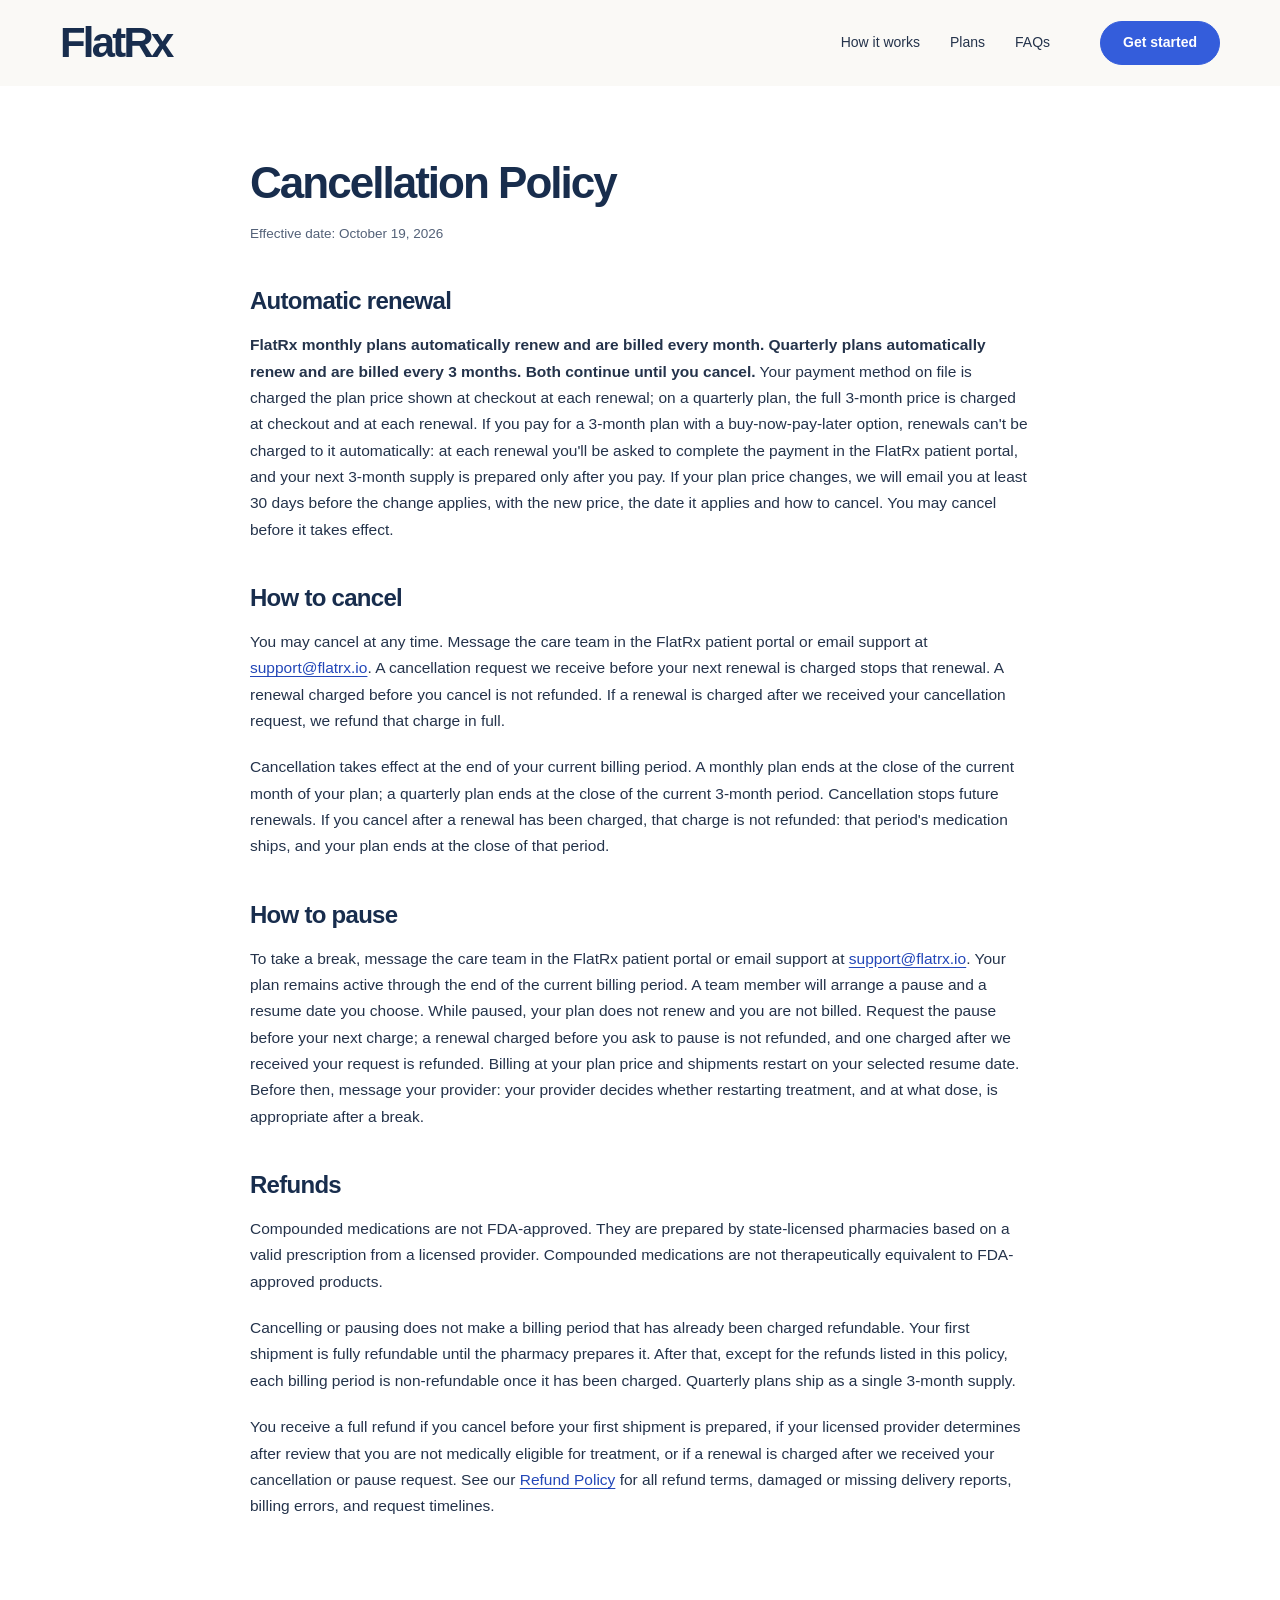
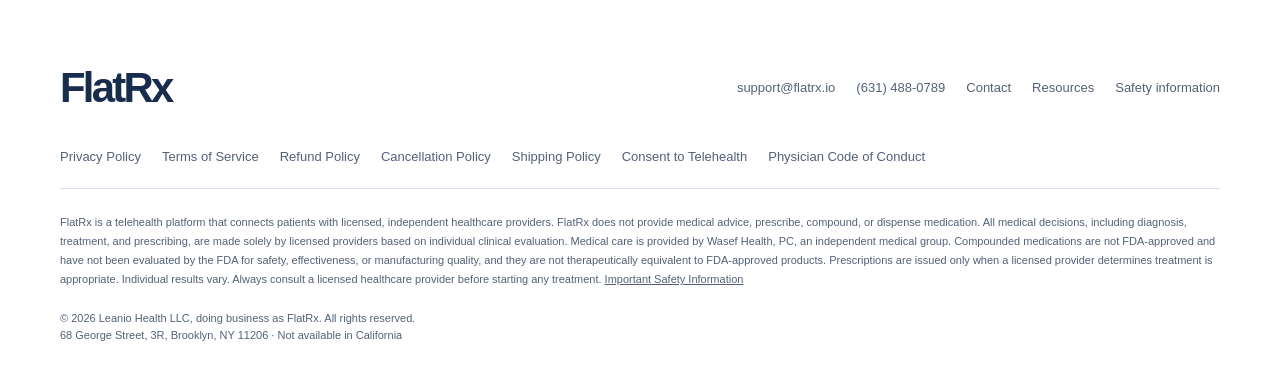
==== cancellation-policy/index.html @ 8bca8510 "Refresh browser assets for the new FlatRx design" ====
<!doctype html>
<html lang="en">
  <head>
    <meta charset="utf-8">
    <meta name="viewport" content="width=device-width, initial-scale=1">
    <meta name="robots" content="noindex, nofollow">
    <title>Cancellation Policy | FlatRx</title>
    <meta name="description" content="How to cancel or pause a FlatRx plan, when cancellation takes effect, and how automatic renewal works.">
    <link rel="stylesheet" href="/styles.css?v=20261019">
  </head>
  <body>
    <a class="skip-link" href="#main">Skip to content</a>

    <header class="top">
      <div class="wrap top-inner">
        <a href="/" class="brand">FlatRx</a>
        <nav class="nav" aria-label="Main navigation">
          <a href="/#how">How it works</a>
          <a href="/#plans">Plans</a>
          <a href="/#faq">FAQs</a>
        </nav>
        <a class="btn btn-sm" href="https://start.flatrx.io/" rel="noopener">Get started</a>
      </div>
    </header>

    <main id="main" class="legal">
      <div class="wrap legal-wrap">
        <article class="legal-doc">
          <h1>Cancellation Policy</h1>
        <p class="legal-meta">Effective date: October 19, 2026</p>
        <h2 id="automatic-renewal">Automatic renewal</h2>
        <p><strong>FlatRx monthly plans automatically renew and are billed every month. Quarterly plans automatically renew and are billed every 3 months. Both continue until you cancel.</strong> Your payment method on file is charged the plan price shown at checkout at each renewal; on a quarterly plan, the full 3-month price is charged at checkout and at each renewal. If you pay for a 3-month plan with a buy-now-pay-later option, renewals can't be charged to it automatically: at each renewal you'll be asked to complete the payment in the FlatRx patient portal, and your next 3-month supply is prepared only after you pay. If your plan price changes, we will email you at least 30 days before the change applies, with the new price, the date it applies and how to cancel. You may cancel before it takes effect.</p>
        <h2 id="how-to-cancel">How to cancel</h2>
        <p>You may cancel at any time. Message the care team in the FlatRx patient portal or email support at <a href="mailto:support@flatrx.io">support@flatrx.io</a>. A cancellation request we receive before your next renewal is charged stops that renewal. A renewal charged before you cancel is not refunded. If a renewal is charged after we received your cancellation request, we refund that charge in full.</p>
        <p>Cancellation takes effect at the end of your current billing period. A monthly plan ends at the close of the current month of your plan; a quarterly plan ends at the close of the current 3-month period. Cancellation stops future renewals. If you cancel after a renewal has been charged, that charge is not refunded: that period's medication ships, and your plan ends at the close of that period.</p>
        <h2 id="how-to-pause">How to pause</h2>
        <p>To take a break, message the care team in the FlatRx patient portal or email support at <a href="mailto:support@flatrx.io">support@flatrx.io</a>. Your plan remains active through the end of the current billing period. A team member will arrange a pause and a resume date you choose. While paused, your plan does not renew and you are not billed. Request the pause before your next charge; a renewal charged before you ask to pause is not refunded, and one charged after we received your request is refunded. Billing at your plan price and shipments restart on your selected resume date. Before then, message your provider: your provider decides whether restarting treatment, and at what dose, is appropriate after a break.</p>
        <h2 id="refunds">Refunds</h2>
        <p>Compounded medications are not FDA-approved. They are prepared by state-licensed pharmacies based on a valid prescription from a licensed provider. Compounded medications are not therapeutically equivalent to FDA-approved products.</p>
        <p>Cancelling or pausing does not make a billing period that has already been charged refundable. Your first shipment is fully refundable until the pharmacy prepares it. After that, except for the refunds listed in this policy, each billing period is non-refundable once it has been charged. Quarterly plans ship as a single 3-month supply.</p>
        <p>You receive a full refund if you cancel before your first shipment is prepared, if your licensed provider determines after review that you are not medically eligible for treatment, or if a renewal is charged after we received your cancellation or pause request. See our <a href="/refund-policy/">Refund Policy</a> for all refund terms, damaged or missing delivery reports, billing errors, and request timelines.</p>
        </article>
      </div>
    </main>

    <footer class="foot">
      <div class="wrap">
        <div class="foot-row">
          <p class="brand">FlatRx</p>
          <p class="foot-links">
            <a href="mailto:support@flatrx.io">support@flatrx.io</a>
          <a href="tel:+16314880789">(631) 488-0789</a>
          <a href="/contact/">Contact</a>
          <a href="/resources/">Resources</a>
          <a href="/safety/">Safety information</a>
          </p>
        </div>
        <p class="foot-links foot-legal">
        <a href="/privacy/">Privacy Policy</a>
        <a href="/terms/">Terms of Service</a>
        <a href="/refund-policy/">Refund Policy</a>
        <a href="/cancellation-policy/">Cancellation Policy</a>
        <a href="/shipping-policy/">Shipping Policy</a>
        <a href="/telehealth-consent/">Consent to Telehealth</a>
        <a href="/code-of-conduct/">Physician Code of Conduct</a>
      </p>
        <p class="disclaimer">FlatRx is a telehealth platform that connects patients with licensed, independent healthcare providers. FlatRx does not provide medical advice, prescribe, compound, or dispense medication. All medical decisions, including diagnosis, treatment, and prescribing, are made solely by licensed providers based on individual clinical evaluation. Medical care is provided by Wasef Health, PC, an independent medical group. Compounded medications are not FDA-approved and have not been evaluated by the FDA for safety, effectiveness, or manufacturing quality, and they are not therapeutically equivalent to FDA-approved products. Prescriptions are issued only when a licensed provider determines treatment is appropriate. Individual results vary. Always consult a licensed healthcare provider before starting any treatment. <a href="/safety/">Important Safety Information</a></p>
        <p class="copyright">&copy; 2026 Leanio Health LLC, doing business as FlatRx. All rights reserved.</p>
        <p class="foot-addr">68 George Street, 3R, Brooklyn, NY 11206 &middot; Not available in California</p>
      </div>
    </footer>
  </body>
</html>
---- styles.css ----
/* v7 — SnagRx-style page in the blue + warm white palette. Brand and prices stay in config.js. */
:root {
  --blue: #345DDB;
  --blue-hover: #2347B8;
  --navy: #182D4D;
  --cream: #FAF9F6;
  --ice: #EAF1FF;
  --ink: #24334B;
  --muted: #536178;
  --line: #D6DEEB;
  --max: 1160px;
  --gutter: 32px;
  --radius: 18px;
  --sans: -apple-system, BlinkMacSystemFont, "Segoe UI", Helvetica, Arial, sans-serif;
}
*, *::before, *::after { box-sizing: border-box; }
html { scroll-behavior: smooth; scroll-padding-top: 28px; }
body { margin: 0; color: var(--ink); background: white; font-family: var(--sans); font-size: 16px; line-height: 1.55; -webkit-font-smoothing: antialiased; }
img { display: block; max-width: 100%; }
a { color: inherit; }
p { margin: 0 0 20px; }
h1, h2, h3 { color: var(--navy); font-weight: 600; margin: 0; }
h1 { font-size: clamp(42px, 4.5vw, 60px); line-height: 1.045; letter-spacing: -.055em; max-width: 15ch; margin-bottom: 16px; }
h2 { font-size: clamp(32px, 3.5vw, 44px); line-height: 1.12; letter-spacing: -.045em; margin-bottom: 16px; }
h3 { font-size: 24px; line-height: 1.2; letter-spacing: -.03em; margin-bottom: 18px; }
.center { text-align: center; }
h2.center { margin-left: auto; margin-right: auto; }
.lead { color: var(--muted); font-size: 17px; line-height: 1.6; max-width: 56ch; margin-bottom: 36px; }
.lead.center { margin-left: auto; margin-right: auto; }
.wrap { width: min(var(--max), calc(100% - var(--gutter) * 2)); margin-inline: auto; }
.eyebrow { color: var(--blue-hover); font-size: 11px; font-weight: 700; text-transform: uppercase; letter-spacing: .13em; margin-bottom: 15px; }
.eyebrow.light { color: #B4CAFF; }
.btn { display: inline-flex; align-items: center; justify-content: center; text-decoration: none; background: var(--blue); color: white; border: 1px solid var(--blue); border-radius: 999px; padding: 14px 28px; font-size: 15px; font-weight: 600; min-height: 48px; transition: background .16s ease, border-color .16s ease, color .16s ease; }
.btn:hover { background: var(--blue-hover); border-color: var(--blue-hover); }
.btn-sm { min-height: 42px; padding: 10px 22px; font-size: 14px; }
.btn-lg { padding-inline: 36px; min-height: 54px; font-size: 16px; }
.btn-block { display: flex; width: 100%; }
.btn-ghost { background: white; color: var(--navy); border-color: var(--line); }
.btn-ghost:hover { background: var(--ice); border-color: var(--blue); color: var(--navy); }
.btn-white { background: white; color: var(--navy); border-color: white; }
.btn-white:hover { background: var(--ice); border-color: var(--ice); color: var(--navy); }
a:focus-visible, summary:focus-visible { outline: 3px solid var(--blue); outline-offset: 5px; }
.skip-link { position: absolute; top: -100px; left: 20px; z-index: 10; background: white; padding: 12px; }
.skip-link:focus { top: 10px; }

/* Top bar */
.top { background: var(--cream); }
.top-inner { height: 86px; display: flex; align-items: center; justify-content: space-between; gap: 24px; border-bottom: 1px solid var(--line); }
.brand { color: var(--navy); font-size: 23px; font-weight: 700; letter-spacing: -.065em; text-decoration: none; margin: 0; }
.nav { display: flex; gap: 30px; margin-left: auto; margin-right: 26px; font-size: 14px; font-weight: 500; }
.nav a { text-decoration: none; }
.nav a:hover { color: var(--blue); }

/* Hero (v6 composition, small print removed) */
.hero { padding: 38px 0 36px; background: var(--cream); }
.hero-grid { display: grid; grid-template-columns: minmax(0, 1.04fr) minmax(0, 1fr); grid-template-rows: auto 1fr; gap: 0 36px; align-items: start; }
.hero-copy { grid-column: 1; grid-row: 1; padding-block: 6px 0; }
.hero-art { grid-column: 2; grid-row: 1 / span 2; margin: 0; min-width: 0; }
.hero-offer { grid-column: 1; grid-row: 2; align-self: end; position: relative; z-index: 2; padding-bottom: 30px; }
.sub { color: var(--muted); font-size: 17px; line-height: 1.65; max-width: 44ch; margin-bottom: 26px; }
.photo { overflow: hidden; border-radius: 16px 16px 90px 16px; background: var(--ice); aspect-ratio: 4 / 4.85; }
.photo img { width: 100%; height: 100%; object-fit: cover; object-position: center; }
.hero-art figcaption { font-size: 11px; line-height: 1.5; margin: 9px 0 0 2px; color: var(--muted); }
.offer { display: grid; grid-template-columns: 158px minmax(0, 1fr); gap: 0 22px; align-items: stretch; padding: 16px; width: calc(100% + 84px); max-width: none; background: white; border: 1px solid var(--line); border-radius: 16px; box-shadow: 0 22px 48px -22px rgba(24, 45, 77, .38), 0 2px 6px rgba(24, 45, 77, .06); }
.offer-vial { position: relative; background: var(--ice); border-radius: 11px; min-height: 212px; overflow: hidden; }
.offer-vial::before { content: ""; position: absolute; left: 18%; right: 18%; bottom: 10px; height: 14px; border-radius: 50%; background: rgba(24, 45, 77, .22); filter: blur(7px); }
.offer-vial img { position: absolute; left: 50%; bottom: 16px; transform: translateX(-50%); height: calc(100% - 28px); width: auto; max-width: none; }
.offer-body { padding: 4px 2px 2px 0; min-width: 0; }
.card-kicker { color: var(--muted); text-transform: uppercase; letter-spacing: .07em; font-size: 10px; font-weight: 600; margin-bottom: 5px; }
.offer-name { color: var(--navy); font-size: 15px; font-weight: 600; letter-spacing: -.01em; margin: 0 0 6px; }
.amt { font-size: 50px; font-weight: 600; color: var(--navy); letter-spacing: -.06em; line-height: 1; margin-bottom: 6px; }
.from { font-size: 15px; font-weight: 500; letter-spacing: -.01em; color: var(--muted); margin-right: 1px; }
.per { font-size: 17px; font-weight: 400; color: var(--muted); letter-spacing: -.01em; margin-left: 4px; }
.bill { font-size: 13px; color: var(--navy); margin-bottom: 8px; }
.alt { font-size: 12px; line-height: 1.5; color: var(--muted); padding: 9px 0 0; margin: 0; border-top: 1px solid var(--line); }
.alt strong { color: var(--navy); font-weight: 600; }
.offer .btn-block { margin-top: 13px; min-height: 46px; padding: 10px; font-size: 15px; border-radius: 10px; }
.trust { list-style: none; padding: 0; margin: 12px 0 0; display: flex; flex-wrap: wrap; gap: 7px 18px; font-size: 12.5px; color: var(--muted); }
.trust li { display: inline-flex; align-items: center; gap: 6px; }
.trust li::before { content: "✓"; font-size: 13px; color: var(--blue-hover); font-weight: 700; }
.trust.center { justify-content: center; margin-top: 16px; }

/* Feature strip */
.strip { list-style: none; margin: 30px auto 0; padding: 14px 24px; display: flex; justify-content: center; flex-wrap: wrap; gap: 10px 44px; border: 1px solid var(--line); border-radius: 14px; background: white; font-size: 14px; font-weight: 500; color: var(--navy); }
.strip li { display: inline-flex; align-items: center; gap: 9px; }
.strip .ico { color: var(--blue); font-size: 9px; }

/* Sections */
.sec { padding: 72px 0; }
.sec-cream { background: var(--cream); }
.panel { background: var(--cream); border-radius: 28px; padding: 56px; }
.how-grid { display: grid; grid-template-columns: 1.05fr 1fr; gap: 56px; align-items: center; }
.how-copy h2 { margin-bottom: 14px; }
.how-copy .lead { font-size: 16px; margin-bottom: 26px; max-width: 44ch; }
.timeline { list-style: none; margin: 0; padding: 0; max-width: 440px; }
.timeline li { display: flex; flex-direction: column; gap: 3px; padding: 12px 0; border-bottom: 1px solid #C9D4E6; }
.timeline .when { font-size: 11px; font-weight: 700; text-transform: uppercase; letter-spacing: .1em; color: var(--blue-hover); }
.timeline .what { font-size: 16px; font-weight: 500; color: var(--navy); display: flex; align-items: center; gap: 10px; }
.timeline .what::before { content: "✓"; display: inline-flex; align-items: center; justify-content: center; width: 18px; height: 18px; border-radius: 5px; background: var(--blue); color: white; font-size: 11px; font-weight: 700; flex: none; }
.how-art { display: flex; justify-content: center; }
.phone { width: 300px; background: white; border: 10px solid var(--navy); border-radius: 40px; padding: 18px 18px 22px; box-shadow: 0 30px 60px -30px rgba(24, 45, 77, .45); }
.phone-top { display: flex; justify-content: center; margin-bottom: 14px; }
.phone-brand { font-size: 15px; font-weight: 700; color: var(--navy); letter-spacing: -.05em; }
.phone-photo { border-radius: 14px; overflow: hidden; aspect-ratio: 4 / 3; background: var(--ice); margin-bottom: 14px; }
.phone-photo img { width: 100%; height: 100%; object-fit: cover; object-position: 50% 25%; }
.phone-h { font-size: 17px; font-weight: 600; color: var(--navy); letter-spacing: -.03em; line-height: 1.25; margin-bottom: 6px; }
.phone-p { font-size: 11.5px; color: var(--muted); line-height: 1.45; margin-bottom: 12px; }
.phone-field { border: 1px solid var(--line); border-radius: 9px; padding: 9px 11px; font-size: 12px; color: var(--muted); margin-bottom: 8px; }
.phone-btn { margin-top: 4px; background: var(--blue); color: white; border-radius: 9px; padding: 10px; text-align: center; font-size: 13px; font-weight: 600; }

/* Medications */
.meds { display: grid; grid-template-columns: 1fr 1fr; gap: 24px; margin-top: 6px; }
.med { position: relative; background: white; border: 1px solid var(--line); border-radius: var(--radius); padding: 28px 30px 0; overflow: hidden; }
.med h3 { font-size: 22px; padding-bottom: 14px; border-bottom: 1px solid var(--line); margin-bottom: 0; }
.med-vials { display: flex; justify-content: center; align-items: flex-end; gap: 14px; height: 230px; padding-top: 18px; }
.med-vials img { height: 100%; width: auto; max-width: 42%; object-fit: contain; object-position: bottom; }
.pill { position: absolute; left: 18px; bottom: 18px; margin: 0; background: var(--navy); color: white; border-radius: 999px; padding: 7px 14px; font-size: 13px; font-weight: 600; }
.cta-row { display: flex; justify-content: center; gap: 12px; margin-top: 40px; flex-wrap: wrap; }

/* Plans */
.plans { display: grid; grid-template-columns: 1fr 1fr; gap: 24px; }
.plan-col { background: var(--cream); border-radius: var(--radius); padding: 28px; }
.plan-col h3 { font-size: 21px; margin-bottom: 16px; }
.plan { background: white; border: 1px solid var(--line); border-radius: 14px; padding: 18px 20px; margin-bottom: 12px; }
.plan-best { border-color: var(--blue); box-shadow: 0 0 0 1px var(--blue) inset; }
.plan-head { display: flex; align-items: center; justify-content: space-between; margin-bottom: 8px; }
.plan-name { font-size: 14px; font-weight: 600; color: var(--navy); }
.tag { font-size: 11px; font-weight: 700; text-transform: uppercase; letter-spacing: .08em; color: var(--blue-hover); background: var(--ice); border-radius: 999px; padding: 4px 10px; }
.plan-amt { font-size: 40px; font-weight: 600; color: var(--navy); letter-spacing: -.055em; line-height: 1; margin-bottom: 6px; }
.plan-amt .per { font-size: 16px; }
.plan-bill { font-size: 13px; color: var(--muted); margin: 0; }
.plan-col .btn-block { margin-top: 18px; }
.includes { list-style: none; margin: 34px 0 0; padding: 0; display: flex; justify-content: center; flex-wrap: wrap; gap: 10px 32px; font-size: 15px; font-weight: 500; color: var(--navy); }
.includes li { display: inline-flex; align-items: center; gap: 8px; }
.includes li::before { content: "✓"; color: var(--blue-hover); font-weight: 700; }
.plans-note { text-align: center; color: var(--muted); font-size: 13.5px; margin: 16px 0 0; }

/* FAQ */
.faq-wrap { max-width: 820px; }
.faq details { background: white; border: 1px solid var(--line); border-radius: 12px; margin-bottom: 10px; }
.faq summary { cursor: pointer; list-style: none; padding: 18px 54px 18px 22px; font-size: 15.5px; font-weight: 500; position: relative; color: var(--navy); }
.faq summary::-webkit-details-marker { display: none; }
.faq summary::after { content: "+"; position: absolute; right: 20px; top: 50%; transform: translateY(-50%); color: var(--navy); font-size: 24px; font-weight: 300; }
.faq details[open] summary::after { content: "−"; }
.faq details p { color: var(--muted); font-size: 14.5px; margin: 0; padding: 0 22px 20px; line-height: 1.7; }
.faq details p a { color: var(--blue-hover); }

/* Closing band */
.band { padding: 80px 0; background: linear-gradient(135deg, #182D4D 0%, #2347B8 70%, #345DDB 100%); color: #DDE7F5; }
.band h2 { color: white; margin-bottom: 12px; }
.band .lead { color: #C7D6F2; margin-bottom: 28px; }

/* Footer */
.foot { padding: 44px 0 30px; }
.foot-row { display: flex; justify-content: space-between; align-items: center; gap: 28px; margin-bottom: 27px; }
.foot-links { display: flex; flex-wrap: wrap; gap: 10px 21px; font-size: 13px; margin: 0; }
.foot-links a { color: var(--muted); text-decoration: none; overflow-wrap: anywhere; }
.foot-links a:hover { text-decoration: underline; }
.disclaimer { border-top: 1px solid var(--line); padding-top: 24px; font-size: 11px; line-height: 1.75; color: var(--muted); }
.copyright { font-size: 11px; color: var(--muted); margin: 0; }

/* Tablet */
@media (max-width: 1050px) and (min-width: 760px) {
  .hero-grid { grid-template-columns: minmax(0, 1.08fr) minmax(0, 1fr); gap: 0 20px; }
  h1 { font-size: clamp(36px, 4.6vw, 48px); }
  .sub { font-size: 15px; }
  .offer { grid-template-columns: 124px minmax(0, 1fr); gap: 0 16px; padding: 13px; width: calc(100% + 60px); }
  .offer-vial { min-height: 176px; }
  .offer-vial img { bottom: 12px; height: calc(100% - 22px); }
  .amt { font-size: 42px; }
  .bill { font-size: 12px; }
  .alt { font-size: 11px; }
  .photo { aspect-ratio: auto; height: 600px; }
  .panel { padding: 36px; }
  .how-grid { gap: 30px; }
  .phone { width: 250px; }
}
/* Phone */
@media (max-width: 759px) {
  :root { --gutter: 22px; }
  .top-inner { height: 74px; gap: 14px; }
  .brand { font-size: 21px; }
  .nav { display: none; }
  .hero { padding: 30px 0 34px; }
  .hero-grid { grid-template-columns: 1fr; grid-template-rows: none; gap: 22px; }
  .hero-copy, .hero-art, .hero-offer { grid-column: auto; grid-row: auto; }
  .hero-offer { align-self: auto; padding-bottom: 0; }
  h1 { font-size: clamp(38px, 8.6vw, 54px); max-width: 14ch; }
  .sub { font-size: 16px; max-width: 46ch; }
  .hero-art { max-width: 520px; width: 100%; justify-self: center; }
  .photo { aspect-ratio: 4 / 4.6; border-radius: 14px 14px 64px 14px; }
  .offer { width: 100%; grid-template-columns: 112px minmax(0, 1fr); gap: 0 14px; padding: 12px; box-shadow: 0 14px 30px -18px rgba(24, 45, 77, .35); }
  .offer-vial { min-height: 100%; }
  .offer-vial img { bottom: 12px; height: calc(100% - 22px); }
  .amt { font-size: 40px; }
  .per { font-size: 15px; }
  .bill { font-size: 12px; }
  .alt { font-size: 11px; }
  .offer .btn-block { margin-top: 11px; min-height: 44px; font-size: 14px; }
  .strip { gap: 8px 20px; padding: 12px 16px; font-size: 13px; margin-top: 22px; }
  .sec { padding: 52px 0; }
  h2 { font-size: 33px; }
  .lead { font-size: 16px; margin-bottom: 26px; }
  .panel { padding: 28px 22px; border-radius: 20px; }
  .how-grid { grid-template-columns: 1fr; gap: 30px; }
  .phone { width: 260px; }
  .meds { grid-template-columns: 1fr; gap: 16px; }
  .med { padding: 22px 22px 0; }
  .med-vials { height: 190px; }
  .plans { grid-template-columns: 1fr; gap: 16px; }
  .plan-col { padding: 22px 18px; }
  .plan-amt { font-size: 36px; }
  .includes { gap: 8px 18px; font-size: 14px; margin-top: 26px; }
  .faq summary { padding: 16px 46px 16px 16px; font-size: 15px; }
  .faq details p { padding: 0 16px 16px; }
  .band { padding: 56px 0; }
  .foot-row { flex-direction: column; align-items: flex-start; }
  .foot-links { gap: 10px 18px; }
}
@media (max-width: 370px) {
  :root { --gutter: 18px; }
  .offer { grid-template-columns: 92px minmax(0, 1fr); gap: 0 10px; padding: 10px; }
  .amt { font-size: 34px; }
  .offer-name { font-size: 14px; }
  .btn-lg { padding-inline: 26px; }
  .cta-row .btn { width: 100%; }
}
@media (prefers-reduced-motion: reduce) { html { scroll-behavior: auto; } .btn { transition: none; } }

/* FlatRx / Codex hero. Namespaced to preserve every lower-page component. */
.fx-marquee { display: flex; align-items: stretch; background: var(--ice); color: var(--navy); border-bottom: 1px solid #dce5f5; }
.fx-marquee[hidden] { display: none; }
.fx-marquee-window { min-width: 0; overflow: hidden; flex: 1; }
.fx-marquee-track { width: max-content; display: flex; animation: fx-scroll 45s linear infinite; }
.fx-marquee-group { display: flex; align-items: center; justify-content: space-around; flex: none; min-width: calc(100vw - 44px); gap: 42px; padding: 11px 21px; margin: 0; list-style: none; }
.fx-marquee-group li { display: flex; align-items: center; gap: 9px; white-space: nowrap; font-size: 12px; font-weight: 600; }
.fx-marquee-group li span { color: var(--blue); font-size: 14px; }
.fx-marquee-toggle { width: 44px; flex: none; border: 0; border-left: 1px solid #dce5f5; color: var(--navy); background: var(--ice); cursor: pointer; font-size: 14px; }
.fx-marquee-track.is-paused, .fx-marquee:hover .fx-marquee-track { animation-play-state: paused; }
.fx-marquee-toggle:focus-visible { outline: 2px solid var(--blue); outline-offset: -4px; }
@keyframes fx-scroll { to { transform: translateX(-50%); } }
.top-inner { border-bottom: 0; }
.top .brand, .foot .brand { font-size: 41.8761px; letter-spacing: -.065em; }
.fx-hero { padding: 0 24px 20px; background: var(--cream); }
.fx-panel { position: relative; isolation: isolate; max-width: 1280px; margin: 0 auto; overflow: hidden; border-radius: 30px; background: var(--navy); color: #fff; }
.fx-panel::before { content: ""; position: absolute; inset: 0; z-index: -1; background: radial-gradient(ellipse at 100% 35%, #345DDB88, transparent 58%); pointer-events: none; }
.fx-content { position: relative; z-index: 2; width: 58%; padding: 44px 24px 34px 44px; }
.fx-eyebrow { color: #BCD0FF; font-size: 11px; text-transform: uppercase; font-weight: 600; letter-spacing: .14em; margin: 0 0 17px; }
.fx-content h1 { color: white; font-size: clamp(42px, 4.5vw, 60px); font-weight: 600; line-height: 1.04; letter-spacing: -.055em; max-width: 17ch; margin: 0 0 19px; }
.fx-sub { color: #D7E2F7; font-size: 16px; line-height: 1.6; max-width: 54ch; margin-bottom: 17px; }
.fx-price-line { font-size: 14px; color: #D7E2F7; margin-bottom: 20px; }
.fx-price-line strong { color: #fff; }
.fx-offer { display: grid; grid-template-columns: minmax(0,1fr) 190px; align-items: center; gap: 16px; padding: 20px; border: 1px solid #8198bb; border-radius: 18px; background: #ffffff12; box-shadow: inset 0 1px 0 #ffffff0d; }
.fx-offer-price { min-width: 0; }
.fx-offer-label { font-size: 14px; font-weight: 500; margin-bottom: 6px; }
.fx-amount { font-size: 68px; font-weight: 600; letter-spacing: -.06em; line-height: 1.08; margin: 0 0 8px; white-space: nowrap; }
.fx-amount > span:last-child { font-size: 23px; letter-spacing: -.02em; font-weight: 400; margin-left: 3px; }
.fx-billing { font-size: 13px; color: #DFE8F9; margin-bottom: 12px; }
.fx-dose { font-size: 11px; color: #BCD0FF; margin: 0; max-width: 24ch; }
.fx-products { display: flex; justify-content: center; align-items: flex-end; padding: 16px 5px 8px; height: 176px; border-radius: 12px; background: #fff; overflow: hidden; }
.fx-products img { width: 50%; height: 100%; object-fit: contain; object-position: center bottom; }
.fx-products img:first-child { transform: translateX(4px) rotate(-5deg); }
.fx-products img:last-child { transform: translateX(-4px) rotate(5deg); }
.fx-offer-caption { font-size: 12px; color: #D7E2F7; margin: 10px 0 24px; text-align: center; }
.fx-offer-caption strong { color: white; }
.fx-benefits { list-style: none; padding: 0; margin: 0 0 25px; display: grid; gap: 12px; }
.fx-benefits li { display: flex; gap: 11px; align-items: center; font-size: 13px; color: #D7E2F7; line-height: 1.5; }
.fx-benefits strong { color: white; font-weight: 500; }
.fx-benefits svg { width: 20px; height: 20px; flex: none; color: #B5CBFF; fill: none; stroke: currentColor; stroke-width: 1.6; stroke-linecap: round; stroke-linejoin: round; }
.fx-actions { display: flex; gap: 12px; }
.fx-actions .btn { flex: 1; min-height: 50px; font-size: 15px; padding: 12px 16px; }
.fx-actions .btn:hover { background: #476fea; }
.fx-actions .fx-secondary { background: transparent; color: white; border-color: #8C9FBC; }
.fx-secondary span { margin-left: 12px; }
.fx-actions .fx-secondary:hover { background: #ffffff15; }
.fx-actions a:focus-visible { outline-color: white; }
.fx-reassurance { font-size: 11px; color: #D7E2F7; text-align: center; margin: 14px 0 0; }
.fx-reassurance span { padding: 0 4px; color: #9EB7ED; }
.fx-prescription { color: #BCD0FF; font-size: 10px; margin: 13px 0 0; }
.fx-person { position: absolute; inset: 35px 0 0 auto; width: 43%; margin: 0; z-index: 1; }
.fx-person > img { position: absolute; bottom: 0; right: -9%; width: 118%; max-width: none; height: 100%; object-fit: contain; object-position: center bottom; }
.fx-person figcaption { position: absolute; right: 22px; left: 30px; bottom: 16px; z-index: 2; font-size: 10px; line-height: 1.5; color: white; text-align: right; text-shadow: 0 1px 6px #182D4D; background: #182D4Dc9; padding: 7px 10px; border-radius: 6px; width: fit-content; margin-left: auto; }
@media (min-width: 760px) and (max-width: 1050px) {
  .fx-content { width: 61%; padding: 32px 20px 30px 28px; }
  .fx-content h1 { font-size: 43px; }
  .fx-person { width: 39%; }
  .fx-offer { grid-template-columns: minmax(0,1fr) 135px; gap: 10px; padding: 16px; }
  .fx-products { height: 154px; }
  .fx-amount { font-size: 56px; }
  .fx-offer-label { font-size: 12px; }
  .fx-sub { font-size: 15px; }
  .fx-benefits li { font-size: 12px; }
}
@media (max-width: 759px) {
  .fx-hero { padding: 0 12px 16px; }
  .fx-panel { border-radius: 23px; }
  .fx-content { width: 100%; padding: 29px 23px 0; }
  .fx-content h1 { font-size: clamp(37px, 9.5vw, 54px); max-width: 16ch; }
  .fx-sub { font-size: 15px; }
  .fx-price-line { font-size: 13px; }
  .fx-offer { grid-template-columns: minmax(0,1fr) 112px; gap: 8px; padding: 16px 12px; }
  .fx-offer-label { font-size: 12px; }
  .fx-amount { font-size: 52px; }
  .fx-amount > span:last-child { font-size: 18px; }
  .fx-billing { font-size: 11px; }
  .fx-products { height: 145px; padding: 11px 2px 7px; border-radius: 9px; }
  .fx-dose { font-size: 10px; }
  .fx-offer-caption { font-size: 11px; margin-bottom: 21px; }
  .fx-benefits { gap: 13px; }
  .fx-benefits li { font-size: 12px; align-items: flex-start; }
  .fx-benefits strong { display: block; }
  .fx-benefits svg { margin-top: 2px; }
  .fx-actions { gap: 10px; }
  .fx-actions .btn { font-size: 14px; padding-inline: 12px; }
  .fx-reassurance { font-size: 10px; line-height: 1.8; }
  .fx-person { position: relative; inset: auto; width: 100%; height: 490px; margin-top: 15px; }
  .fx-person > img { width: 100%; height: 100%; right: 0; object-position: center bottom; }
  .fx-person figcaption { left: 15px; right: 15px; bottom: 12px; }
}
@media (max-width: 370px) {
  .fx-content { padding-inline: 18px; }
  .fx-offer { grid-template-columns: minmax(0,1fr) 92px; padding-inline: 10px; }
  .fx-amount { font-size: 46px; }
  .fx-products { height: 137px; }
  .fx-person { height: 440px; }
}
@media (prefers-reduced-motion: reduce) {
  .fx-marquee-track { animation: none; width: 100%; }
  .fx-marquee-group { min-width: 0; flex-wrap: wrap; gap: 8px 20px; width: 100%; white-space: normal; }
  .fx-marquee-group[aria-hidden="true"], .fx-marquee-toggle { display: none; }
}

/* 2026-10-15: seamless hero refinement — shared navy surface, no image tiles. */
.fx-panel { background: #182d4d; }
.fx-panel::before { display: none; }
.fx-content { width: 58%; padding: 36px 22px 28px 40px; }
.fx-content h1 { font-size: clamp(40px, 4vw, 55px); margin-bottom: 15px; }
.fx-eyebrow { margin-bottom: 14px; }
.fx-sub { margin-bottom: 20px; max-width: 49ch; font-size: 15px; }
.fx-offer { border: 0; background: rgba(255,255,255,.045); box-shadow: none; padding: 16px 20px; grid-template-columns: minmax(0,1fr) 180px; }
.fx-amount { font-size: 60px; }
.fx-products { background: transparent; border: 0; border-radius: 0; height: 155px; padding: 0; overflow: visible; }
.fx-products img { width: 100%; height: 100%; object-fit: contain; transform: none!important; }
.fx-offer-caption { text-align: left; margin: 12px 0 20px; font-size: 12px; }
.fx-actions { align-items: center; gap: 24px; }
.fx-actions > [data-cta] { flex: 1.35; color: #182d4d; background: #fff; border-color: #fff; min-height: 56px; font-weight: 700; box-shadow: 0 5px 18px #06132830; }
.fx-actions > [data-cta]::after { content: "→"; margin-left: 20px; font-size: 22px; line-height: 1; }
.fx-actions > [data-cta]:hover { background: #eaf0ff; border-color: #eaf0ff; transform: translateY(-1px); }
.fx-actions .fx-secondary { flex: .8; border: 0; padding-inline: 0; min-height: 48px; font-size: 14px; }
.fx-reassurance { text-align: left; margin-top: 12px; font-size: 10px; }
.fx-benefits { grid-template-columns: 1fr 1fr; gap: 12px 18px; margin: 22px 0 0; padding-top: 20px; border-top: 1px solid #ffffff20; }
.fx-benefits li { font-size: 11px; align-items: flex-start; gap: 8px; }
.fx-benefits strong { display: block; font-size: 12px; }
.fx-benefits svg { width: 18px; height: 18px; margin-top: 1px; }
.fx-prescription { margin-top: 18px; }
.fx-person { inset: 0 0 0 auto; width: 44%; }
.fx-person > img { width: 100%; height: 100%; right: 0; object-fit: cover; object-position: center center; mask-image: linear-gradient(to right, transparent 0%, #000 15%, #000 100%); }
.fx-person figcaption { left: 30px; right: 20px; bottom: 14px; font-size: 9px; background: #182d4dc9; }
@media (min-width: 760px) and (max-width: 1050px) {
 .fx-content { width: 60%; padding: 28px 18px 26px 26px; }
 .fx-content h1 { font-size: 41px; }
 .fx-person { width: 42%; }
 .fx-offer { grid-template-columns: minmax(0,1fr) 125px; padding: 14px; gap: 8px; }
 .fx-products { height: 140px; }
 .fx-amount { font-size: 52px; }
 .fx-benefits { gap: 12px; }
}
@media (max-width: 759px) {
 .fx-content { width: 100%; padding: 26px 22px 0; }
 .fx-content h1 { font-size: clamp(36px,9.4vw,54px); margin-bottom: 14px; }
 .fx-sub { font-size: 14px; margin-bottom: 18px; }
 .fx-offer { grid-template-columns: minmax(0,1fr) 110px; padding: 14px 12px; gap: 6px; }
 .fx-amount { font-size: 50px; }
 .fx-products { height: 132px; }
 .fx-offer-caption { font-size: 11px; line-height: 1.6; margin: 12px 0 16px; }
 .fx-actions { gap: 12px; }
 .fx-actions > [data-cta] { flex: 1.5; font-size: 15px; }
 .fx-actions > [data-cta]::after { margin-left: 12px; }
 .fx-actions .fx-secondary { font-size: 13px; }
 .fx-reassurance { font-size: 9px; }
 .fx-benefits { gap: 14px 10px; margin-top: 18px; padding-top: 18px; }
 .fx-benefits li { font-size: 10px; }
 .fx-benefits strong { font-size: 11px; }
 .fx-person { position: relative; inset: auto; width: 100%; height: 450px; margin-top: 6px; }
 .fx-person > img { object-fit: cover; object-position: center 48%; mask-image: linear-gradient(to bottom, transparent 0%, #000 13%, #000 100%); }
 .fx-person figcaption { left: 12px; right: 12px; bottom: 10px; }
}
@media (max-width: 370px) {
 .fx-content { padding-inline: 18px; }
 .fx-offer { grid-template-columns: minmax(0,1fr) 85px; padding-inline: 10px; }
 .fx-amount { font-size: 44px; }
 .fx-products { height: 124px; }
 .fx-actions > [data-cta]::after { margin-left: 8px; }
 .fx-person { height: 410px; }
}

/* Separate medication offers: monthly prices lead, three-month savings follow. */
.fx-med-offers { display: grid; grid-template-columns: repeat(2,minmax(0,1fr)); gap: 14px; margin: 0 0 22px; }
.fx-med-offer { min-width: 0; padding: 16px 20px; border-radius: 18px; background: #ffffff09; border: 1px solid #ffffff20; }
.fx-med-blue { background: #345ddb18; border-color: #829de345; }
.fx-med-heading { display: flex; justify-content: space-between; align-items: center; gap: 8px; min-height: 60px; }
.fx-med-kind { font-size: 11px; color: #c4d3ef; margin: 0 0 3px; }
.fx-med-heading h2 { color: #fff; font-size: 20px; line-height: 1.2; letter-spacing: -.025em; margin: 0; }
.fx-single-vial { display: block; position: relative; width: 32px; height: 64px; overflow: hidden; flex: none; }
.fx-single-vial img { position: absolute; top: 0; left: 0; width: 64px; height: 64px; max-width: none; }
.fx-single-blue img { left: -32px; }
.fx-med-price { color: #fff; font-size: 72px; font-weight: 650; line-height: 1.08; letter-spacing: -.065em; margin: 9px 0 2px; white-space: nowrap; }
.fx-med-per { font-size: 20px; font-weight: 400; letter-spacing: -.02em; margin-left: 3px; }
.fx-med-monthly { font-size: 11px; color: #d7e2f7; margin: 0 0 14px; }
.fx-med-quarter { border-top: 1px solid #ffffff20; padding-top: 12px; }
.fx-med-quarter p { font-size: 12px; color: #d7e2f7; margin: 0; line-height: 1.6; }
.fx-med-quarter strong { color: #fff; font-weight: 650; }
.fx-med-quarter .fx-med-total { font-size: 10px; margin-top: 3px; color: #bcd0ed; }
@media(min-width:760px) and (max-width:1050px) {
 .fx-med-offers { gap: 10px; }
 .fx-med-offer { padding: 12px; }
 .fx-med-heading h2 { font-size: 17px; }
 .fx-med-price { font-size: 58px; }
 .fx-med-per { font-size: 17px; }
 .fx-med-quarter p { font-size: 11px; }
 .fx-single-vial { width: 25px; height: 50px; }
 .fx-single-vial img { width: 50px; height: 50px; }
 .fx-single-blue img { left: -25px; }
}
@media(max-width:759px) {
 .fx-med-offers { gap: 10px; margin-bottom: 18px; }
 .fx-med-offer { padding: 12px 10px; border-radius: 14px; }
 .fx-med-kind { font-size: 10px; }
 .fx-med-heading { gap: 2px; min-height: 44px; }
 .fx-med-heading h2 { font-size: 15px; }
 .fx-single-vial { width: 20px; height: 40px; }
 .fx-single-vial img { width: 40px; height: 40px; }
 .fx-single-blue img { left: -20px; }
 .fx-med-price { font-size: 48px; margin-top: 12px; }
 .fx-med-per { font-size: 15px; margin-left: 2px; }
 .fx-med-monthly { font-size: 10px; margin-bottom: 12px; }
 .fx-med-quarter p { font-size: 11px; }
 .fx-med-quarter .fx-med-total { font-size: 9px; }
}
@media(max-width:370px) {
 .fx-med-offer { padding-inline: 8px; }
 .fx-med-heading h2 { font-size: 13px; }
 .fx-med-price { font-size: 41px; }
 .fx-med-per { font-size: 12px; }
 .fx-med-quarter p { font-size: 10px; }
 .fx-single-vial { display: none; }
}

.fx-headline-line { display: block; }
.fx-flat-word { text-decoration-line: underline; text-decoration-color: #7f9fff; text-decoration-thickness: .075em; text-underline-offset: .13em; text-decoration-skip-ink: none; }
@media(max-width:370px) { .fx-content h1 { font-size: 32px; } }

@media(max-width:759px) { .fx-content h1 { font-size: clamp(25px, 7.8vw, 42px); } .fx-headline-line { white-space: nowrap; } }

/* Plans combine medication identification and billing options in one section. */
.plan-product { display: flex; align-items: center; justify-content: space-between; gap: 20px; margin-bottom: 22px; }
.plan-product-kind { color: var(--muted); font-size: 12px; margin: 0 0 5px; }
.plan-product h3 { margin: 0; font-size: 28px; letter-spacing: -.035em; }
.plan-vial { position: relative; display: block; width: 68px; height: 136px; overflow: hidden; flex: none; }
.plan-vial img { position: absolute; left: 0; top: 0; width: 136px; height: 136px; max-width: none; }
.plan-vial-blue img { left: -68px; }
@media(max-width:759px) { .plan-product h3 { font-size: 25px; } .plan-vial { width: 55px; height: 110px; } .plan-vial img { width: 110px; height: 110px; } .plan-vial-blue img { left: -55px; } }

/* Larger floating vials and tighter plan headings. */
.plan-product { justify-content:center; gap:0; }
.fx-med-heading { position:relative; padding-right:78px; min-height:100px; }
.fx-single-vial { position:absolute; right:-8px; top:-12px; display:block; width:88px; height:176px; margin:0; animation:fx-vial-float 5.2s ease-in-out infinite; }
.fx-single-vial img { width:176px; height:176px; }
.fx-single-blue img { left:-88px; }
.fx-single-blue { animation-delay:0s; }
@keyframes fx-vial-float { 0%,100% { transform:translateY(0); } 50% { transform:translateY(-8px); } }
.fx-motion-paused .fx-single-vial { animation-play-state:paused; }
@media(max-width:1050px) {
 .fx-med-heading { padding-right:0; min-height:158px; align-items:flex-start; }
 .fx-single-vial { top:32px; right:calc(50% - 34.5px); width:69px; height:138px; }
 .fx-single-vial img { width:138px; height:138px; }
 .fx-single-blue img { left:-69px; }
}
@media(prefers-reduced-motion:reduce) { .fx-single-vial { animation:none; } }

/* Enlarge Plans artwork in place, preserving heading and card layout. */
.plan-vial { transform: scale(1.3); transform-origin: left center; }

/* Mobile portrait uses its natural proportions so head, hands and waistband stay visible. */
.fx-person > img { object-position:center top; }
@media(max-width:759px) {
 .fx-person { height:auto; margin-top:18px; padding:0; }
 .fx-person > img { position:relative; display:block; inset:auto; width:100%; height:auto; max-width:100%; object-fit:contain; object-position:center; mask-image:linear-gradient(to bottom,transparent 0%,#000 3%,#000 92%,transparent 100%); }
 .fx-person figcaption { position:relative; inset:auto; margin:0; width:100%; padding:6px 18px 18px; text-align:center; background:transparent; font-size:10px; color:#d7e2f7; }
}

/* Slightly larger offers with breathing room from copy, CTA and portrait. */
.fx-sub { margin-bottom:36px; }
.fx-med-offers { transform:scale(1.082118); transform-origin:center; margin-bottom:36px; }
@media(min-width:1051px) { .fx-person { width:40.8%; } }
@media(min-width:760px) and (max-width:1050px) { .fx-person { width:38%; } }

/* Closing conversion section and selectable billing plans. */
.band .lead { margin-inline:auto; text-align:center; }
.band .btn-lg { font-size:19.2px; min-height:64.8px; padding:16.8px 43.2px; }
.plan { position:relative; display:block; cursor:pointer; -webkit-tap-highlight-color:transparent; transition:border-color .15s,box-shadow .15s; }
.plan-choice { position:absolute; width:1px; height:1px; padding:0; margin:0; opacity:0; }
.plan:has(.plan-choice:checked) { border-color:var(--blue); box-shadow:0 0 0 1px var(--blue) inset; }
.plan:has(.plan-choice:focus-visible) { outline:3px solid var(--blue); outline-offset:4px; }
.plan:hover { border-color:var(--blue); }
.plan-amt,.plan-bill { display:block; }

/* Readable policy page, linked from Plans, FAQ and footer. */
.policy-page { max-width:800px; padding-block:56px 64px; }
.policy-page h1 { font-size:clamp(30px,5vw,44px); line-height:1.15; letter-spacing:-.04em; color:var(--navy); margin:0 0 12px; }
.policy-date { color:var(--muted); font-size:14px; margin-bottom:28px; }
.policy-summary { background:var(--ice); border-radius:16px; padding:22px; margin-bottom:36px; }
.policy-summary p { margin:0; }
.policy-page section { margin-block:30px; }
.policy-page h2 { font-size:24px; line-height:1.25; margin-bottom:12px; }
.policy-page p,.policy-page li { line-height:1.75; }
.policy-page li { margin-bottom:10px; }
.policy-page ul { padding-left:22px; }
.policy-back,.plans-note a { color:var(--blue-hover); text-decoration:underline; text-underline-offset:3px; }
@media(max-width:759px) { .policy-page { padding-block:32px 44px; } .policy-page h2 { font-size:22px; } }

/* Legal and information pages */
.legal { padding: 72px 0; }
.legal-wrap { max-width: 780px; }
.legal-doc { font-family: var(--sans); overflow-wrap: anywhere; }
.legal-doc h1 { font-size: clamp(32px, 3.5vw, 44px); line-height: 1.12; letter-spacing: -.045em; max-width: none; margin-bottom: 16px; }
.legal-doc h2 { font-size: 24px; line-height: 1.25; letter-spacing: -.03em; margin: 40px 0 16px; }
.legal-doc h3 { font-size: 18px; line-height: 1.3; margin: 26px 0 12px; }
.legal-doc p, .legal-doc li { font-size: 15.5px; line-height: 1.7; color: var(--ink); }
.legal-doc p { margin: 0 0 20px; }
.legal-doc ul, .legal-doc ol { padding-left: 24px; margin: 0 0 20px; }
.legal-doc li + li { margin-top: 6px; }
.legal-doc a { color: var(--blue-hover); text-decoration: underline; text-underline-offset: 3px; }
.legal-doc strong { font-weight: 600; }
.legal-doc .legal-meta { font-size: 13.5px; color: var(--muted); margin-bottom: 24px; }
.legal-doc table { width: 100%; border-collapse: collapse; margin: 0 0 24px; font-size: 15.5px; line-height: 1.7; }
.legal-doc th, .legal-doc td { border: 1px solid var(--line); padding: 12px 14px; text-align: left; vertical-align: top; }
.legal-doc th { background: var(--cream); color: var(--navy); font-weight: 600; }
.legal-doc hr { border: 0; border-top: 1px solid var(--line); margin: 32px 0; }
.legal-toc { background: var(--cream); border-radius: var(--radius); padding: 18px 22px; margin: 24px 0 32px; }
.legal-toc p { font-size: 13.5px; margin-bottom: 10px; }
.legal-toc ul { margin-bottom: 0; padding-left: 20px; }
.legal-toc li { font-size: 13.5px; }
.callout { background: var(--cream); border-radius: 14px; padding: 18px 22px; margin: 20px 0; }
.callout-warn { background: #FEF2F2; border-left: 4px solid #DC2626; color: #7F1D1D; }
.legal-doc .callout-warn p, .legal-doc .callout-warn li { color: inherit; }
.callout > :last-child { margin-bottom: 0; }
.legal-doc .legal-note { color: var(--muted); font-size: 13.5px; }
.foot-legal { display: flex; flex-wrap: wrap; gap: 10px 21px; font-size: 13px; margin: 0 0 20px; }
.foot-legal a { color: var(--muted); text-decoration: none; overflow-wrap: anywhere; }
.foot-legal a:hover { text-decoration: underline; }
.foot-addr { font-size: 11px; color: var(--muted); margin: 0; }

/* Phone */
@media (max-width: 759px) {
  .legal { padding: 52px 0; }
  .legal-doc h1 { font-size: 33px; }
  .legal-doc th, .legal-doc td { padding: 8px 10px; }
  .legal-toc, .callout { padding: 16px 18px; }
  .foot-legal { gap: 10px 18px; }
}
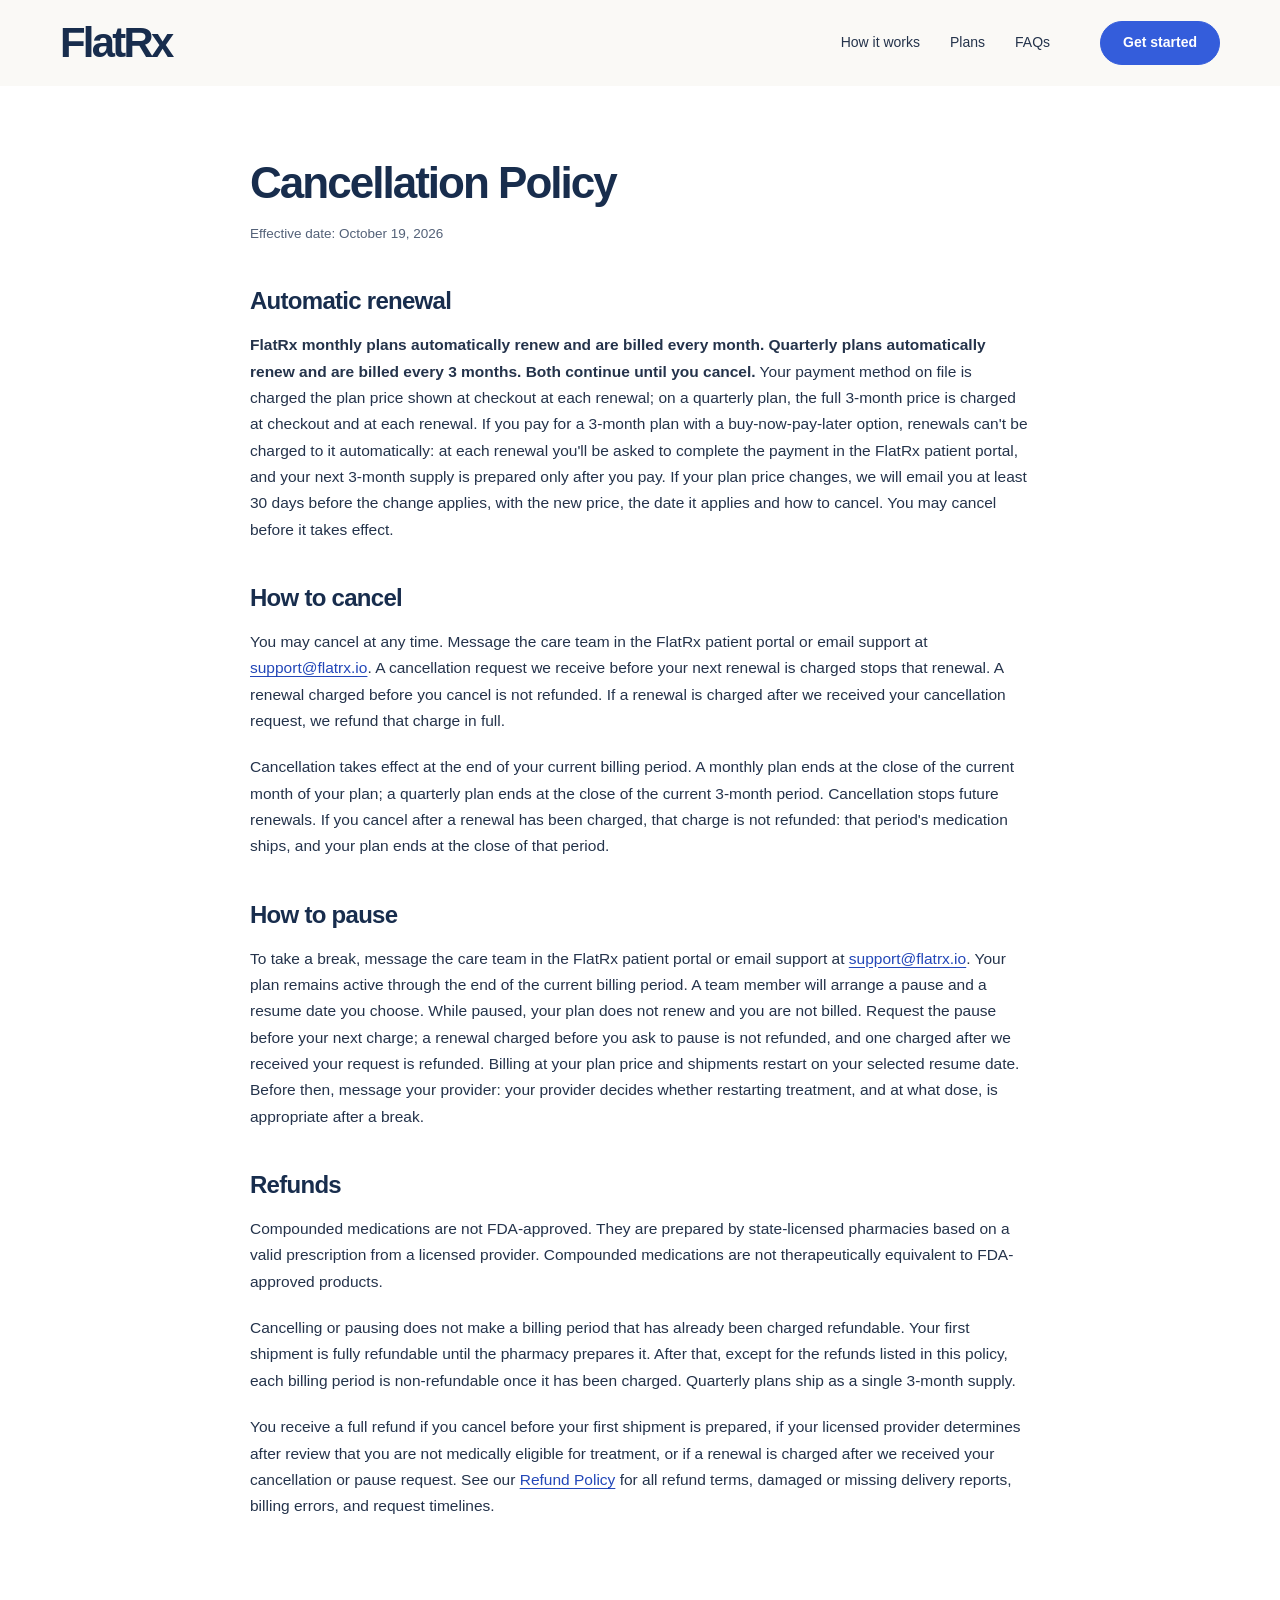
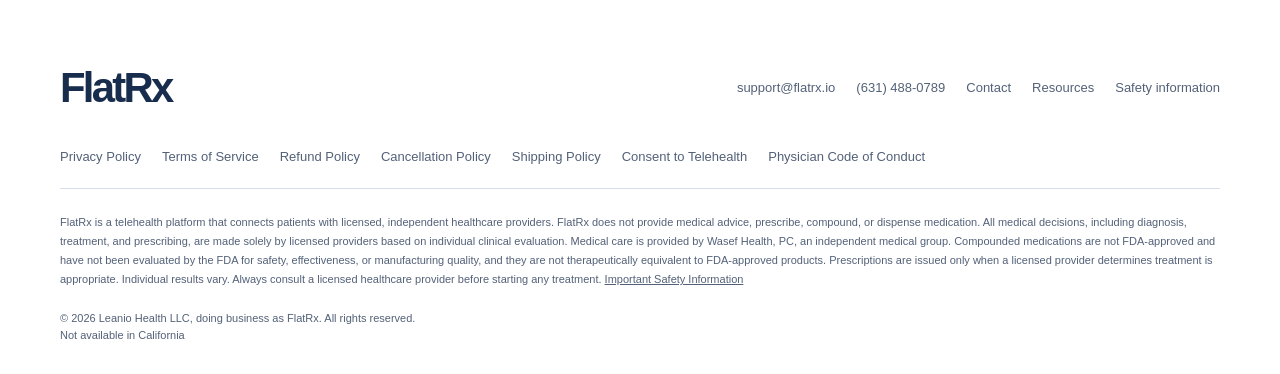
==== commit de9c6485: "Remove street address from footer and pages; say compounded in the FAQ drug question Co-Authored-By:" ====
--- a/cancellation-policy/index.html
+++ b/cancellation-policy/index.html
@@ -66,7 +66,7 @@
       </p>
         <p class="disclaimer">FlatRx is a telehealth platform that connects patients with licensed, independent healthcare providers. FlatRx does not provide medical advice, prescribe, compound, or dispense medication. All medical decisions, including diagnosis, treatment, and prescribing, are made solely by licensed providers based on individual clinical evaluation. Medical care is provided by Wasef Health, PC, an independent medical group. Compounded medications are not FDA-approved and have not been evaluated by the FDA for safety, effectiveness, or manufacturing quality, and they are not therapeutically equivalent to FDA-approved products. Prescriptions are issued only when a licensed provider determines treatment is appropriate. Individual results vary. Always consult a licensed healthcare provider before starting any treatment. <a href="/safety/">Important Safety Information</a></p>
         <p class="copyright">&copy; 2026 Leanio Health LLC, doing business as FlatRx. All rights reserved.</p>
-        <p class="foot-addr">68 George Street, 3R, Brooklyn, NY 11206 &middot; Not available in California</p>
+        <p class="foot-addr">Not available in California</p>
       </div>
     </footer>
   </body>
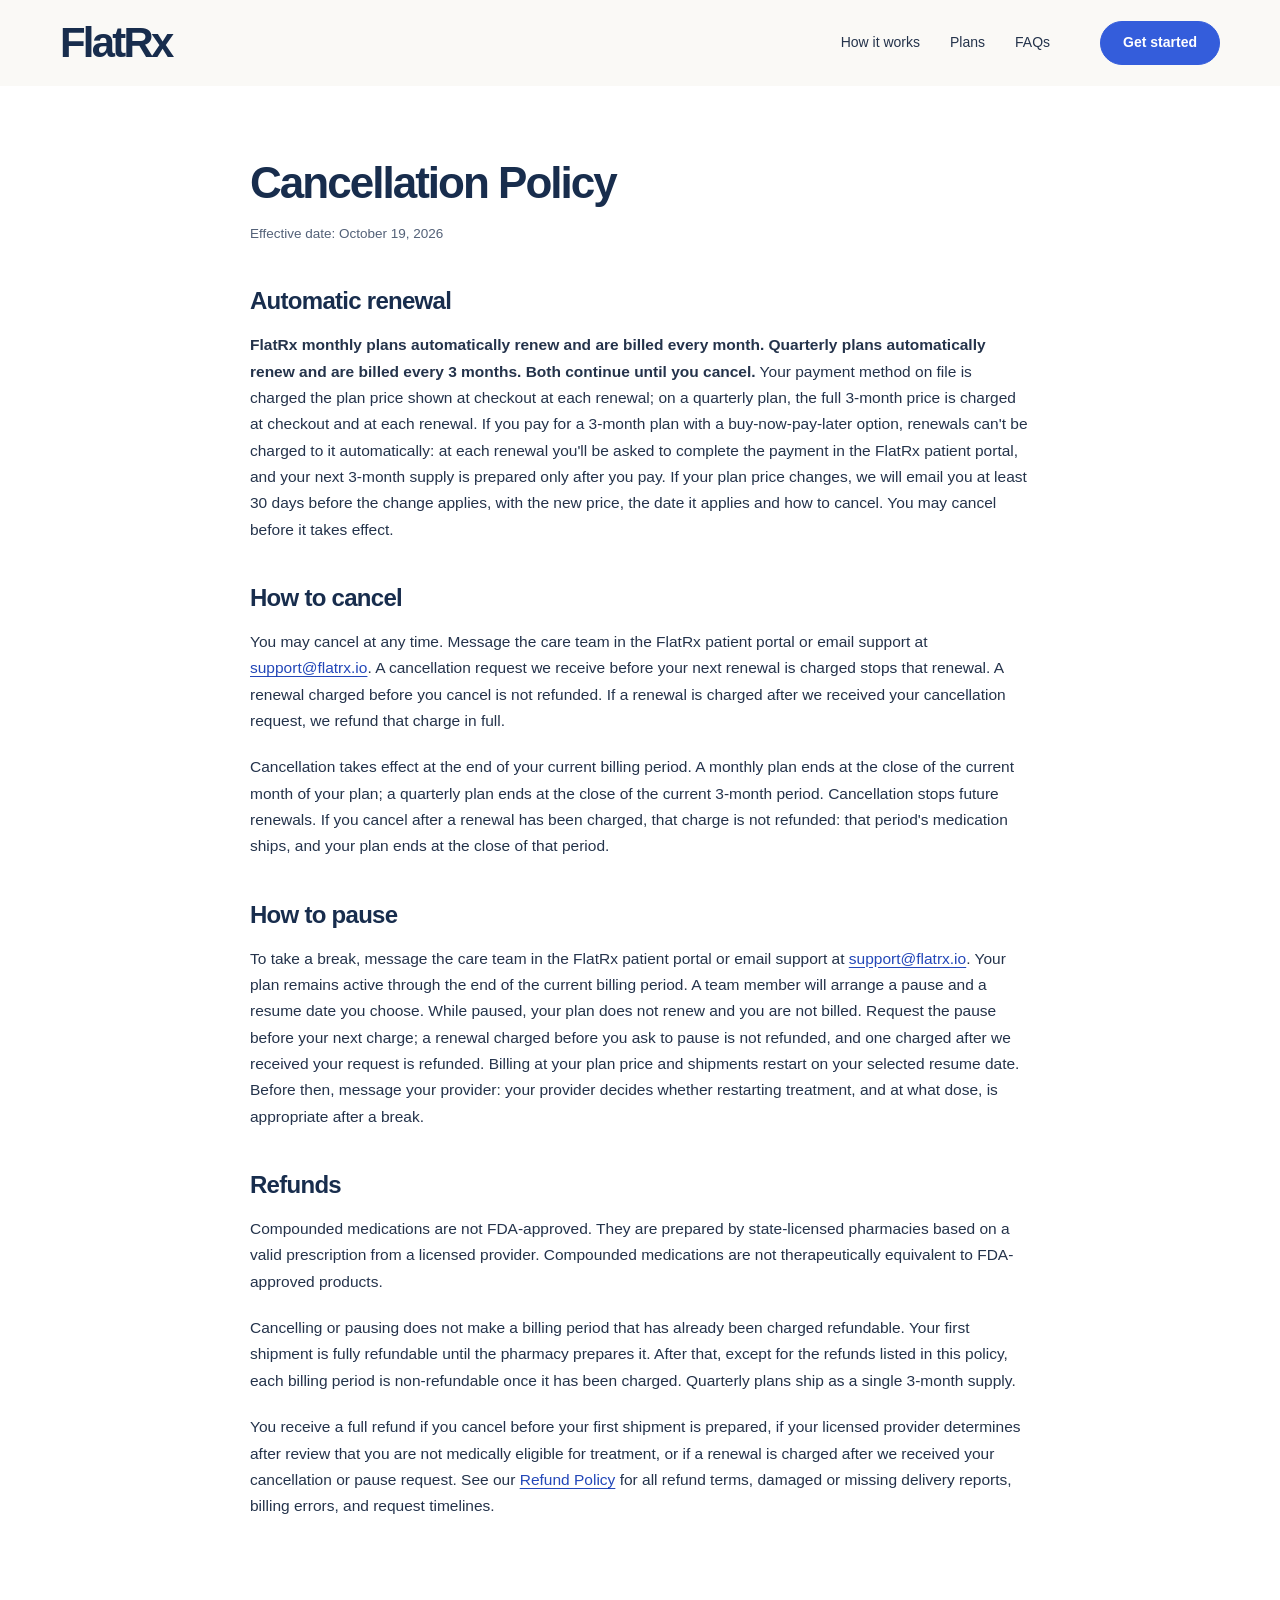
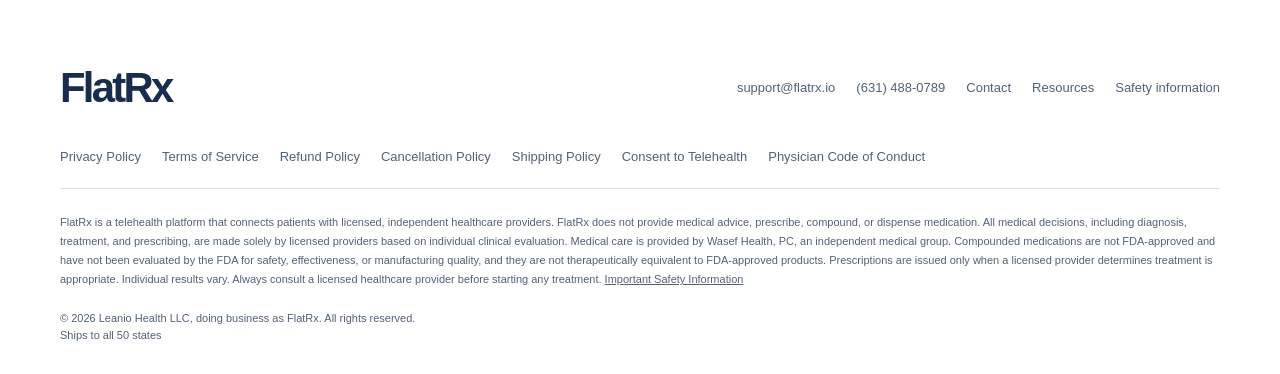
==== commit 392578e2: "Ships to all 50 states; remove AI images of people Replace every "not available in California" line " ====
--- a/cancellation-policy/index.html
+++ b/cancellation-policy/index.html
@@ -66,7 +66,7 @@
       </p>
         <p class="disclaimer">FlatRx is a telehealth platform that connects patients with licensed, independent healthcare providers. FlatRx does not provide medical advice, prescribe, compound, or dispense medication. All medical decisions, including diagnosis, treatment, and prescribing, are made solely by licensed providers based on individual clinical evaluation. Medical care is provided by Wasef Health, PC, an independent medical group. Compounded medications are not FDA-approved and have not been evaluated by the FDA for safety, effectiveness, or manufacturing quality, and they are not therapeutically equivalent to FDA-approved products. Prescriptions are issued only when a licensed provider determines treatment is appropriate. Individual results vary. Always consult a licensed healthcare provider before starting any treatment. <a href="/safety/">Important Safety Information</a></p>
         <p class="copyright">&copy; 2026 Leanio Health LLC, doing business as FlatRx. All rights reserved.</p>
-        <p class="foot-addr">Not available in California</p>
+        <p class="foot-addr">Ships to all 50 states</p>
       </div>
     </footer>
   </body>
--- a/styles.css
+++ b/styles.css
@@ -1,4 +1,4 @@
-/* v7 — SnagRx-style page in the blue + warm white palette. Brand and prices stay in config.js. */
+/* v7 — blue + warm white palette. Brand and prices stay in config.js. */
 :root {
   --blue: #345DDB;
   --blue-hover: #2347B8;
@@ -495,6 +495,10 @@
 @media(min-width:1051px) { .fx-person { width:40.8%; } }
 @media(min-width:760px) and (max-width:1050px) { .fx-person { width:38%; } }
 
+/* Product image in the hero's right column, shown whole rather than cropped like a photo. */
+.fx-product > img { object-fit:contain; object-position:center; mask-image:none; box-sizing:border-box; padding:56px 28px 56px 8px; }
+@media(max-width:759px) { .fx-product > img { width:auto; max-width:min(100%, 380px); margin:0 auto; padding:4px 0 28px; } }
+
 /* Closing conversion section and selectable billing plans. */
 .band .lead { margin-inline:auto; text-align:center; }
 .band .btn-lg { font-size:19.2px; min-height:64.8px; padding:16.8px 43.2px; }
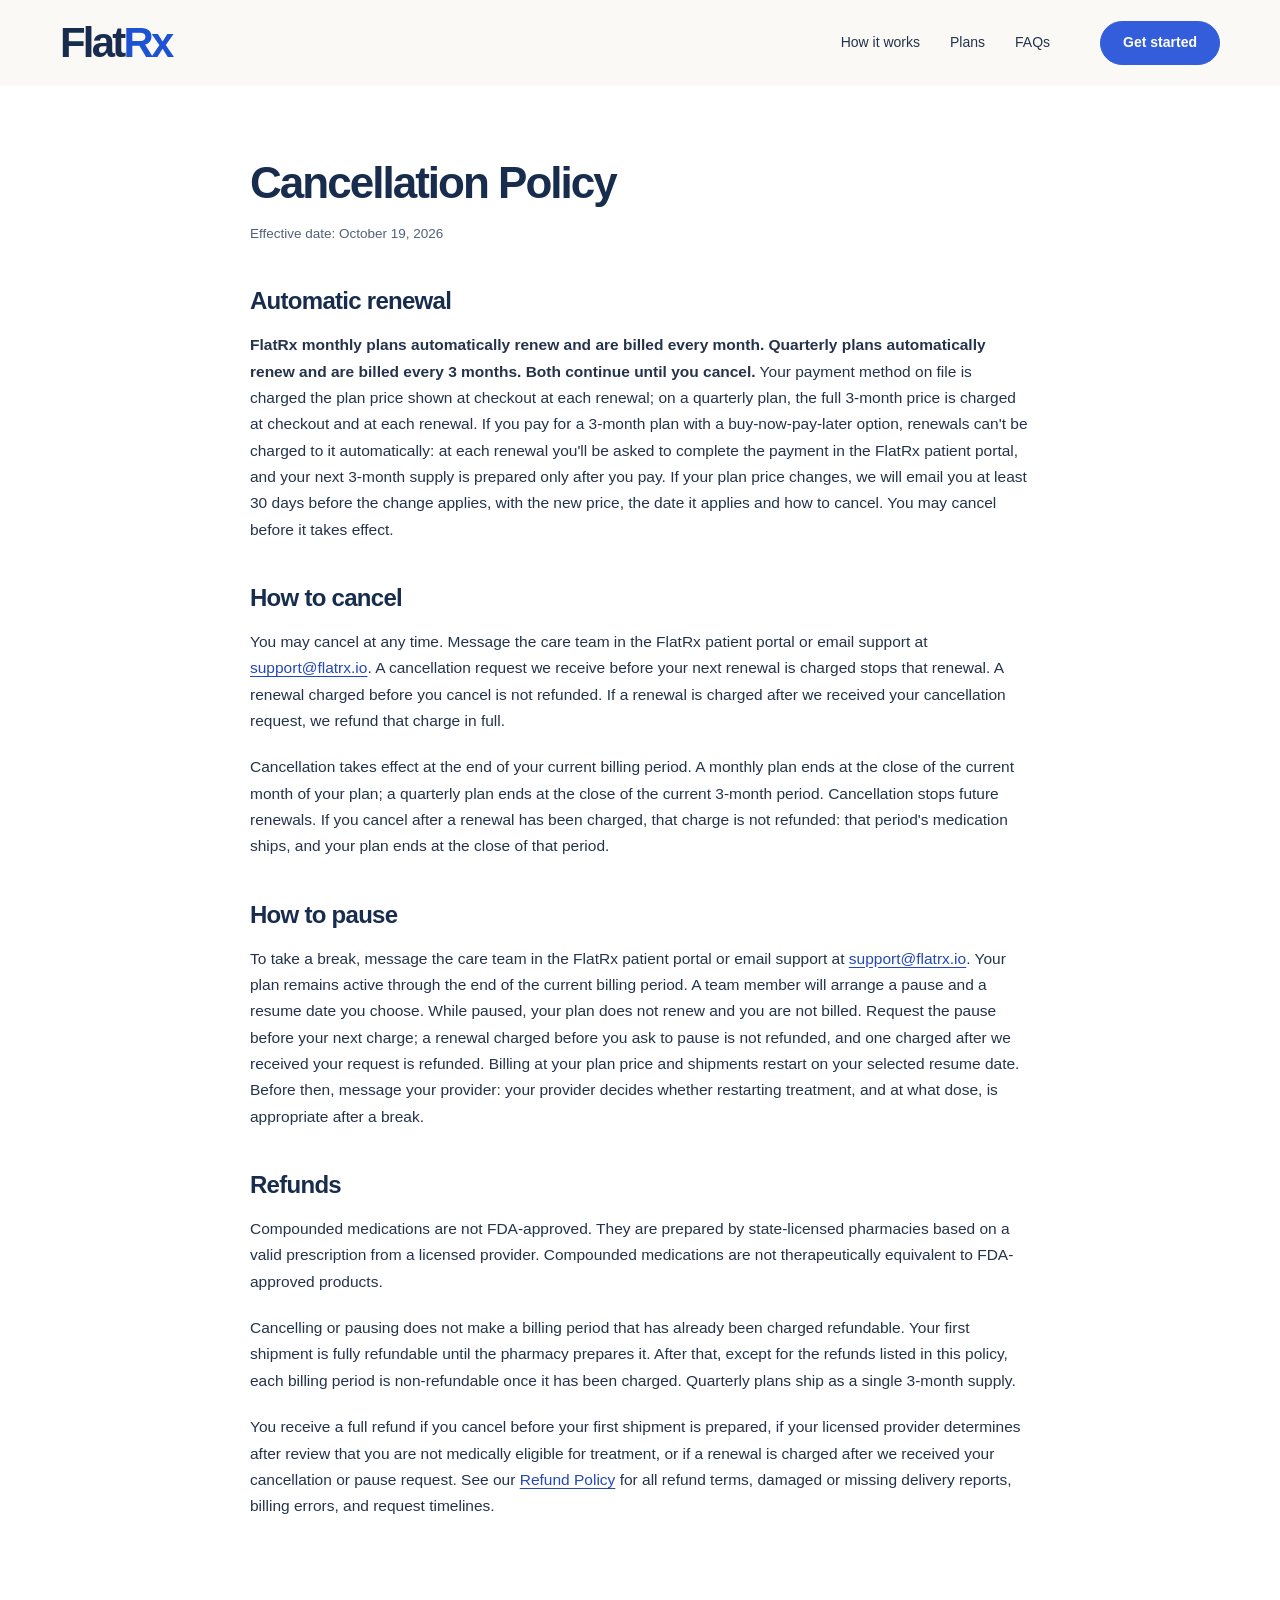
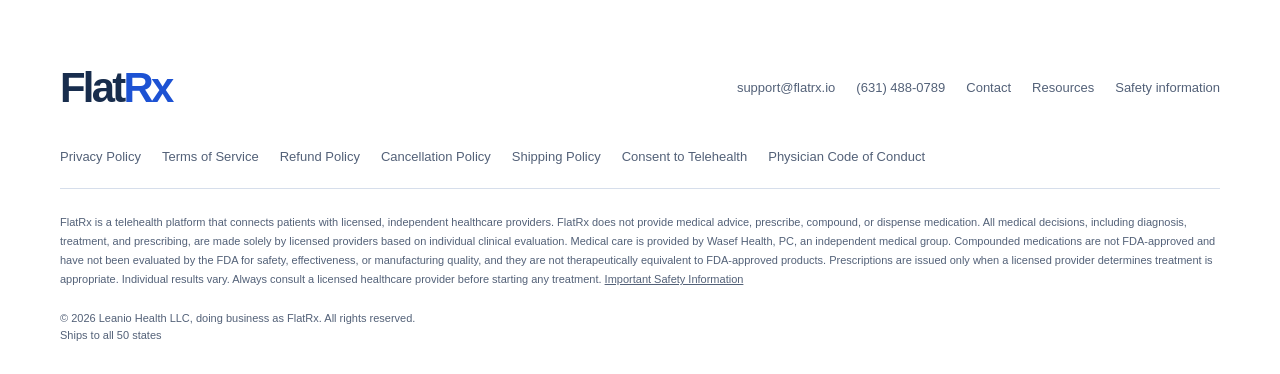
==== commit fe0fb4a5: "Logo: Rx in tirzepatide label blue (#1D52D3) in header and footer on all pages Co-Authored-By: Claud" ====
--- a/cancellation-policy/index.html
+++ b/cancellation-policy/index.html
@@ -4,16 +4,21 @@
     <meta charset="utf-8">
     <meta name="viewport" content="width=device-width, initial-scale=1">
     <meta name="robots" content="noindex, nofollow">
+  <link rel="icon" href="/favicon.ico" sizes="48x48">
+  <link rel="icon" type="image/svg+xml" href="/favicon.svg">
+  <link rel="icon" type="image/png" sizes="32x32" href="/favicon-32x32.png">
+  <link rel="icon" type="image/png" sizes="16x16" href="/favicon-16x16.png">
+  <link rel="apple-touch-icon" sizes="180x180" href="/apple-touch-icon.png">
     <title>Cancellation Policy | FlatRx</title>
     <meta name="description" content="How to cancel or pause a FlatRx plan, when cancellation takes effect, and how automatic renewal works.">
-    <link rel="stylesheet" href="/styles.css?v=20261019">
+    <link rel="stylesheet" href="/styles.css?v=20261020b">
   </head>
   <body>
     <a class="skip-link" href="#main">Skip to content</a>
 
     <header class="top">
       <div class="wrap top-inner">
-        <a href="/" class="brand">FlatRx</a>
+        <a href="/" class="brand">Flat<span class="brand-rx">Rx</span></a>
         <nav class="nav" aria-label="Main navigation">
           <a href="/#how">How it works</a>
           <a href="/#plans">Plans</a>
@@ -46,7 +51,7 @@
     <footer class="foot">
       <div class="wrap">
         <div class="foot-row">
-          <p class="brand">FlatRx</p>
+          <p class="brand">Flat<span class="brand-rx">Rx</span></p>
           <p class="foot-links">
             <a href="mailto:support@flatrx.io">support@flatrx.io</a>
           <a href="tel:+16314880789">(631) 488-0789</a>
--- a/styles.css
+++ b/styles.css
@@ -241,6 +241,7 @@
 @keyframes fx-scroll { to { transform: translateX(-50%); } }
 .top-inner { border-bottom: 0; }
 .top .brand, .foot .brand { font-size: 41.8761px; letter-spacing: -.065em; }
+.brand-rx { color: #1D52D3; }
 .fx-hero { padding: 0 24px 20px; background: var(--cream); }
 .fx-panel { position: relative; isolation: isolate; max-width: 1280px; margin: 0 auto; overflow: hidden; border-radius: 30px; background: var(--navy); color: #fff; }
 .fx-panel::before { content: ""; position: absolute; inset: 0; z-index: -1; background: radial-gradient(ellipse at 100% 35%, #345DDB88, transparent 58%); pointer-events: none; }
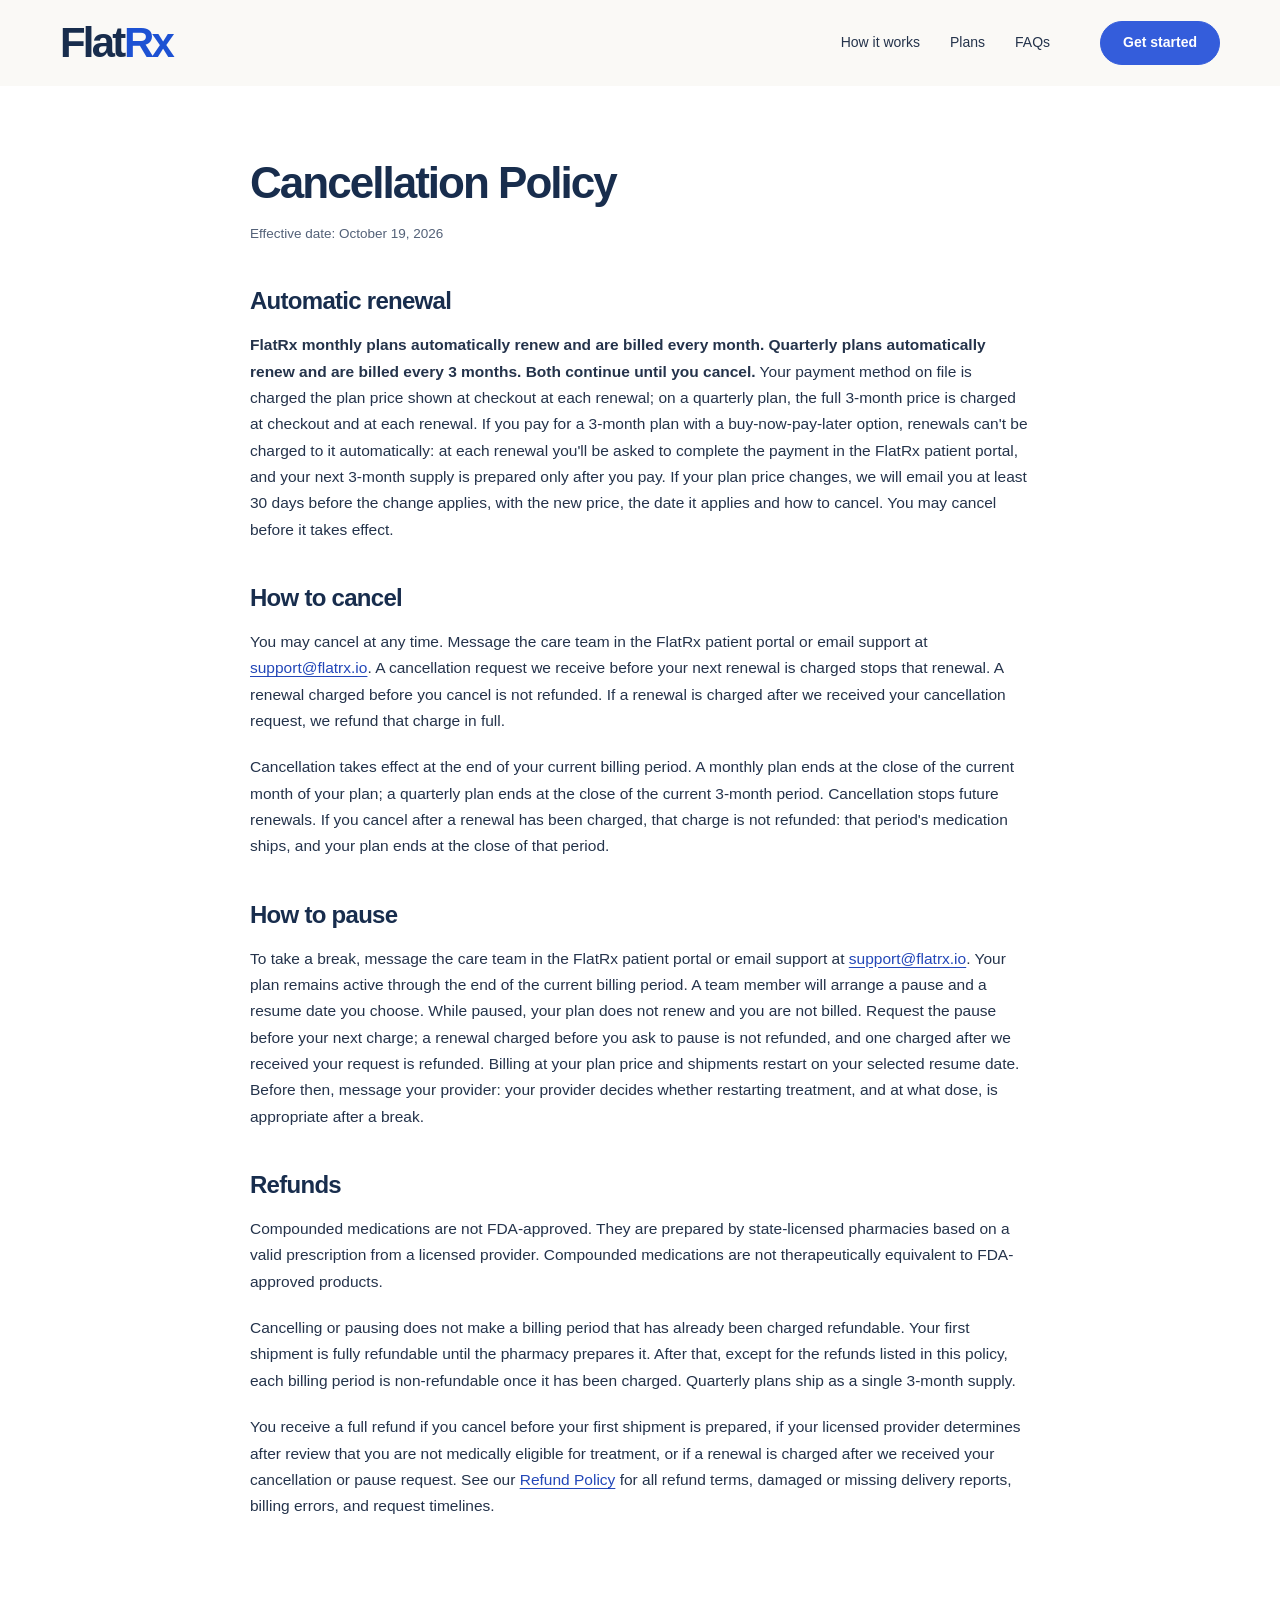
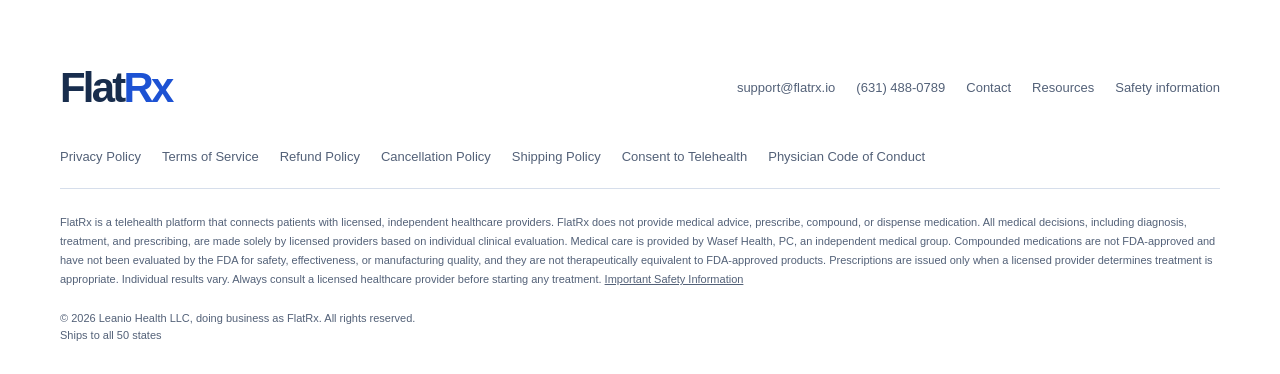
==== commit 626a29fa: "Logo animation: header logo squashes flat and pops back up on load and hover (reduced-motion safe) C" ====
--- a/cancellation-policy/index.html
+++ b/cancellation-policy/index.html
@@ -11,14 +11,14 @@
   <link rel="apple-touch-icon" sizes="180x180" href="/apple-touch-icon.png">
     <title>Cancellation Policy | FlatRx</title>
     <meta name="description" content="How to cancel or pause a FlatRx plan, when cancellation takes effect, and how automatic renewal works.">
-    <link rel="stylesheet" href="/styles.css?v=20261020b">
+    <link rel="stylesheet" href="/styles.css?v=20261020c">
   </head>
   <body>
     <a class="skip-link" href="#main">Skip to content</a>
 
     <header class="top">
       <div class="wrap top-inner">
-        <a href="/" class="brand">Flat<span class="brand-rx">Rx</span></a>
+        <a href="/" class="brand"><span class="brand-flat">Flat</span><span class="brand-rx">Rx</span></a>
         <nav class="nav" aria-label="Main navigation">
           <a href="/#how">How it works</a>
           <a href="/#plans">Plans</a>
@@ -51,7 +51,7 @@
     <footer class="foot">
       <div class="wrap">
         <div class="foot-row">
-          <p class="brand">Flat<span class="brand-rx">Rx</span></p>
+          <p class="brand"><span class="brand-flat">Flat</span><span class="brand-rx">Rx</span></p>
           <p class="foot-links">
             <a href="mailto:support@flatrx.io">support@flatrx.io</a>
           <a href="tel:+16314880789">(631) 488-0789</a>
--- a/styles.css
+++ b/styles.css
@@ -242,6 +242,14 @@
 .top-inner { border-bottom: 0; }
 .top .brand, .foot .brand { font-size: 41.8761px; letter-spacing: -.065em; }
 .brand-rx { color: #1D52D3; }
+/* Logo: squashes flat, pops back up (once on load, again on hover) */
+.top .brand .brand-flat, .top .brand .brand-rx { display: inline-block; transform-origin: 50% 100%; }
+.top .brand .brand-flat { animation: fxPop .62s cubic-bezier(.3,1.4,.5,1) both; }
+.top .brand .brand-rx { animation: fxPop .62s cubic-bezier(.3,1.4,.5,1) .14s both; }
+.top .brand:hover .brand-flat, .top .brand:hover .brand-rx { animation-name: fxPopAgain; }
+@keyframes fxPop { 0% { transform: scale(1.22,.1); } 55% { transform: scale(.95,1.1); } 78% { transform: scale(1.02,.97); } 100% { transform: none; } }
+@keyframes fxPopAgain { 0% { transform: none; } 25% { transform: scale(1.22,.1); } 65% { transform: scale(.95,1.1); } 85% { transform: scale(1.02,.97); } 100% { transform: none; } }
+@media (prefers-reduced-motion: reduce) { .top .brand .brand-flat, .top .brand .brand-rx { animation: none !important; } }
 .fx-hero { padding: 0 24px 20px; background: var(--cream); }
 .fx-panel { position: relative; isolation: isolate; max-width: 1280px; margin: 0 auto; overflow: hidden; border-radius: 30px; background: var(--navy); color: #fff; }
 .fx-panel::before { content: ""; position: absolute; inset: 0; z-index: -1; background: radial-gradient(ellipse at 100% 35%, #345DDB88, transparent 58%); pointer-events: none; }
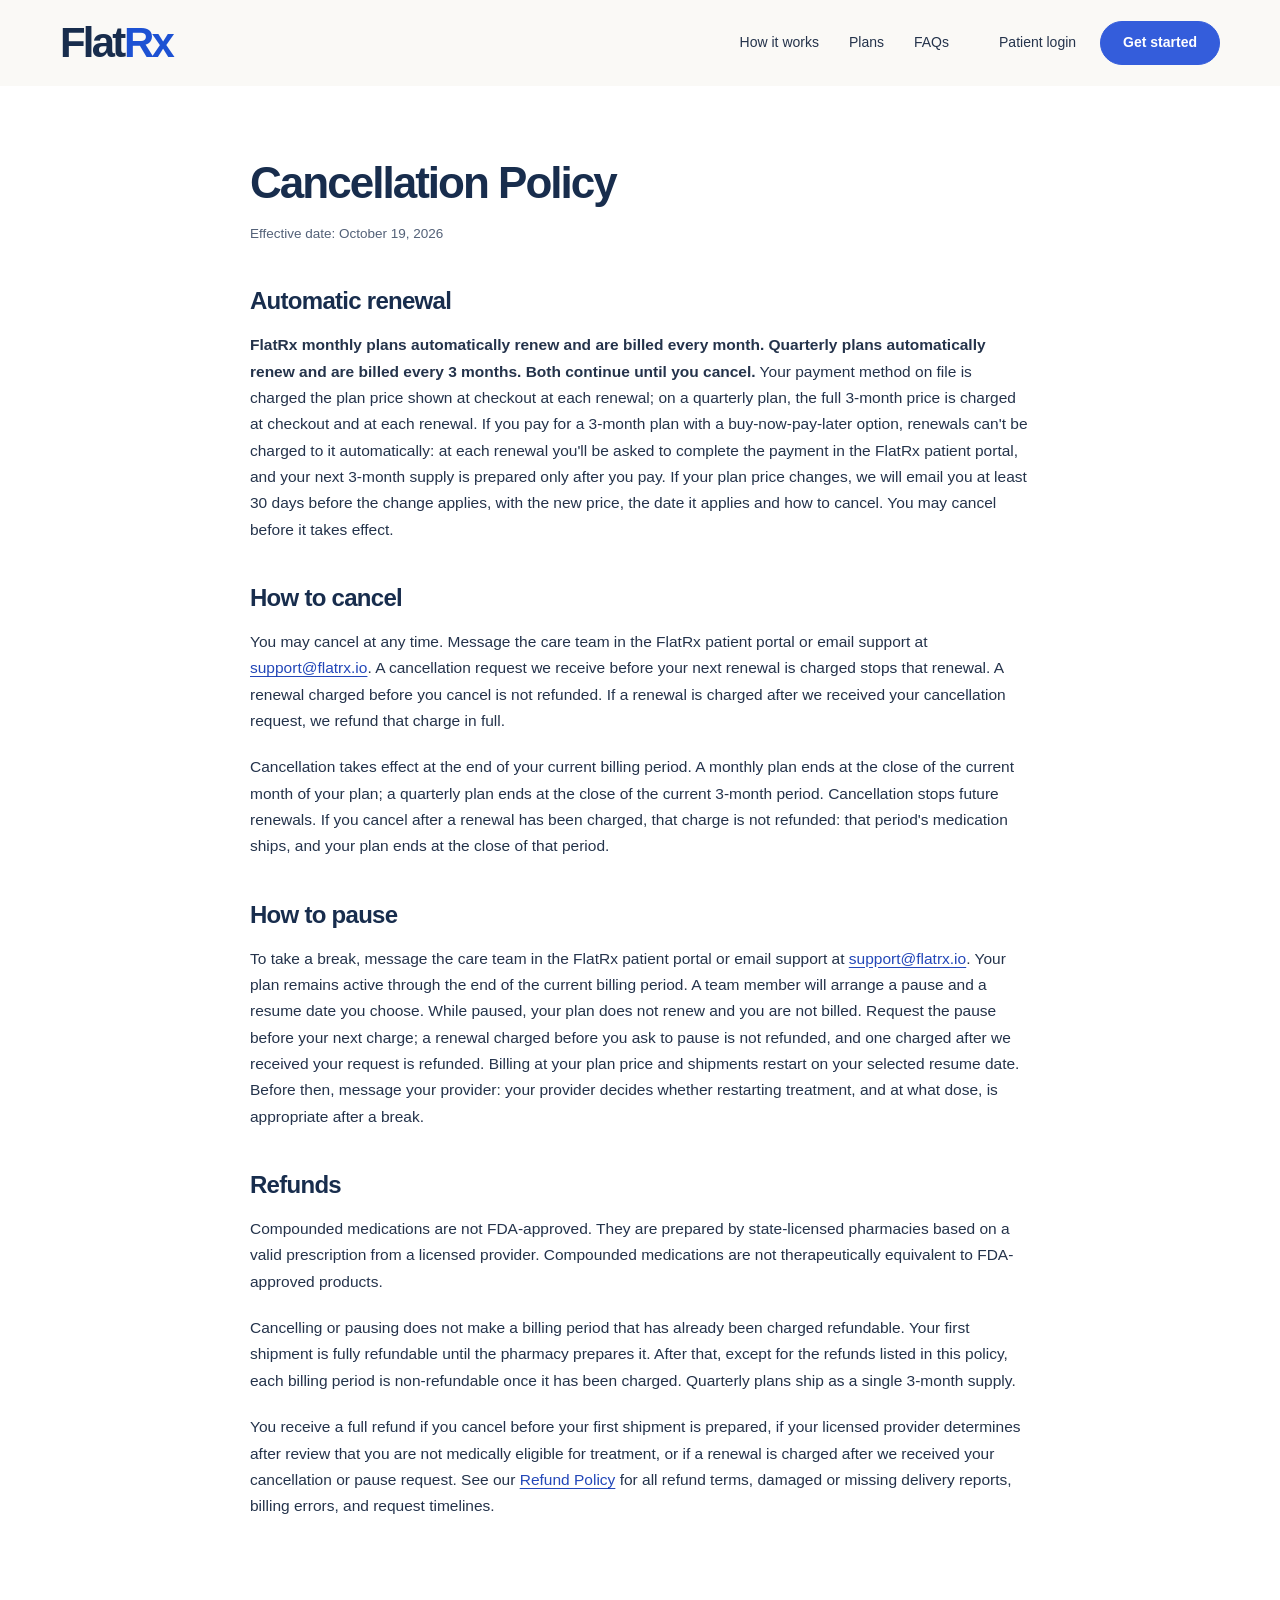
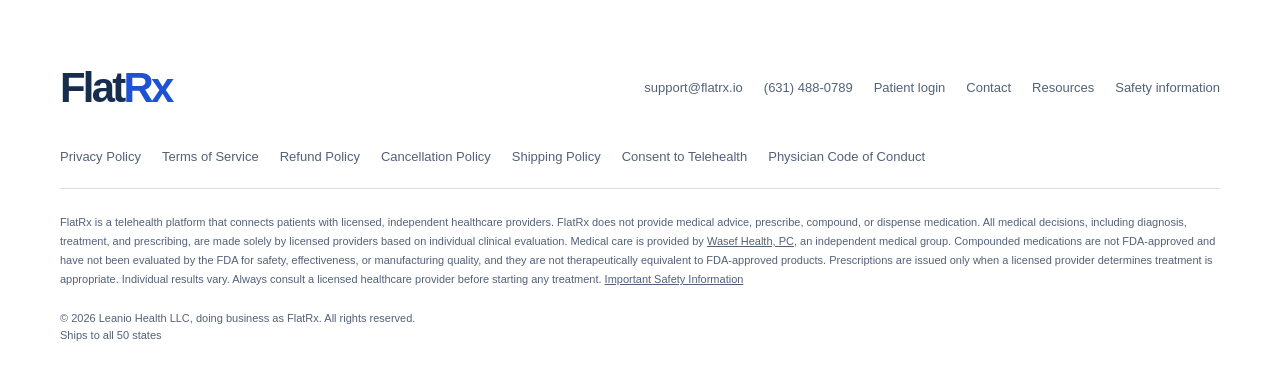
==== commit 42b47c6e: "Point Get started at the live intake; add Patient login and Wasef Health link Every CTA now opens ht" ====
--- a/cancellation-policy/index.html
+++ b/cancellation-policy/index.html
@@ -11,7 +11,7 @@
   <link rel="apple-touch-icon" sizes="180x180" href="/apple-touch-icon.png">
     <title>Cancellation Policy | FlatRx</title>
     <meta name="description" content="How to cancel or pause a FlatRx plan, when cancellation takes effect, and how automatic renewal works.">
-    <link rel="stylesheet" href="/styles.css?v=20261020c">
+    <link rel="stylesheet" href="/styles.css?v=20261020d">
   </head>
   <body>
     <a class="skip-link" href="#main">Skip to content</a>
@@ -24,7 +24,8 @@
           <a href="/#plans">Plans</a>
           <a href="/#faq">FAQs</a>
         </nav>
-        <a class="btn btn-sm" href="https://start.flatrx.io/" rel="noopener">Get started</a>
+        <a class="top-login" href="https://my.flatrx.io/"><span class="top-login-full">Patient login</span><span class="top-login-short">Log in</span></a>
+        <a class="btn btn-sm" href="https://start.flatrx.io/start-online-visit/xtdy9j" rel="noopener">Get started</a>
       </div>
     </header>
 
@@ -55,6 +56,7 @@
           <p class="foot-links">
             <a href="mailto:support@flatrx.io">support@flatrx.io</a>
           <a href="tel:+16314880789">(631) 488-0789</a>
+          <a href="https://my.flatrx.io/">Patient login</a>
           <a href="/contact/">Contact</a>
           <a href="/resources/">Resources</a>
           <a href="/safety/">Safety information</a>
@@ -69,7 +71,7 @@
         <a href="/telehealth-consent/">Consent to Telehealth</a>
         <a href="/code-of-conduct/">Physician Code of Conduct</a>
       </p>
-        <p class="disclaimer">FlatRx is a telehealth platform that connects patients with licensed, independent healthcare providers. FlatRx does not provide medical advice, prescribe, compound, or dispense medication. All medical decisions, including diagnosis, treatment, and prescribing, are made solely by licensed providers based on individual clinical evaluation. Medical care is provided by Wasef Health, PC, an independent medical group. Compounded medications are not FDA-approved and have not been evaluated by the FDA for safety, effectiveness, or manufacturing quality, and they are not therapeutically equivalent to FDA-approved products. Prescriptions are issued only when a licensed provider determines treatment is appropriate. Individual results vary. Always consult a licensed healthcare provider before starting any treatment. <a href="/safety/">Important Safety Information</a></p>
+        <p class="disclaimer">FlatRx is a telehealth platform that connects patients with licensed, independent healthcare providers. FlatRx does not provide medical advice, prescribe, compound, or dispense medication. All medical decisions, including diagnosis, treatment, and prescribing, are made solely by licensed providers based on individual clinical evaluation. Medical care is provided by <a href="https://wasef-health.com/">Wasef Health, PC</a>, an independent medical group. Compounded medications are not FDA-approved and have not been evaluated by the FDA for safety, effectiveness, or manufacturing quality, and they are not therapeutically equivalent to FDA-approved products. Prescriptions are issued only when a licensed provider determines treatment is appropriate. Individual results vary. Always consult a licensed healthcare provider before starting any treatment. <a href="/safety/">Important Safety Information</a></p>
         <p class="copyright">&copy; 2026 Leanio Health LLC, doing business as FlatRx. All rights reserved.</p>
         <p class="foot-addr">Ships to all 50 states</p>
       </div>
--- a/styles.css
+++ b/styles.css
@@ -244,11 +244,12 @@
 .brand-rx { color: #1D52D3; }
 /* Logo: squashes flat, pops back up (once on load, again on hover) */
 .top .brand .brand-flat, .top .brand .brand-rx { display: inline-block; transform-origin: 50% 100%; }
-.top .brand .brand-flat { animation: fxPop .62s cubic-bezier(.3,1.4,.5,1) both; }
-.top .brand .brand-rx { animation: fxPop .62s cubic-bezier(.3,1.4,.5,1) .14s both; }
-.top .brand:hover .brand-flat, .top .brand:hover .brand-rx { animation-name: fxPopAgain; }
+.top .brand .brand-flat { animation: fxPop .55s cubic-bezier(.3,1.4,.5,1) .55s both; }
+.top .brand .brand-rx { animation: fxPop .55s cubic-bezier(.3,1.4,.5,1) .9s both; }
+.top .brand:hover .brand-flat { animation: fxPopAgain .8s ease-out 0s both; }
+.top .brand:hover .brand-rx { animation: fxPopAgain .8s ease-out .15s both; }
 @keyframes fxPop { 0% { transform: scale(1.22,.1); } 55% { transform: scale(.95,1.1); } 78% { transform: scale(1.02,.97); } 100% { transform: none; } }
-@keyframes fxPopAgain { 0% { transform: none; } 25% { transform: scale(1.22,.1); } 65% { transform: scale(.95,1.1); } 85% { transform: scale(1.02,.97); } 100% { transform: none; } }
+@keyframes fxPopAgain { 0% { transform: none; } 15% { transform: scale(1.22,.1); } 45% { transform: scale(1.22,.1); } 72% { transform: scale(.95,1.1); } 88% { transform: scale(1.02,.97); } 100% { transform: none; } }
 @media (prefers-reduced-motion: reduce) { .top .brand .brand-flat, .top .brand .brand-rx { animation: none !important; } }
 .fx-hero { padding: 0 24px 20px; background: var(--cream); }
 .fx-panel { position: relative; isolation: isolate; max-width: 1280px; margin: 0 auto; overflow: hidden; border-radius: 30px; background: var(--navy); color: #fff; }
@@ -572,3 +573,18 @@
   .legal-toc, .callout { padding: 16px 18px; }
   .foot-legal { gap: 10px 18px; }
 }
+/* Patient login link in the top bar (short label on phones) */
+.top .brand, .top .btn-sm, .top-login { white-space: nowrap; flex: none; }
+.top-login { font-size: 14px; font-weight: 500; text-decoration: none; }
+.top-login:hover { color: var(--blue); }
+.top-login-short { display: none; }
+@media (max-width: 759px) {
+  .top-login { margin-left: auto; font-size: 13px; }
+  .top-login-full { display: none; }
+  .top-login-short { display: inline; }
+}
+@media (max-width: 370px) {
+  .top-inner { gap: 10px; }
+  .top .brand { font-size: 34px; }
+  .top .btn-sm { padding-inline: 16px; }
+}
